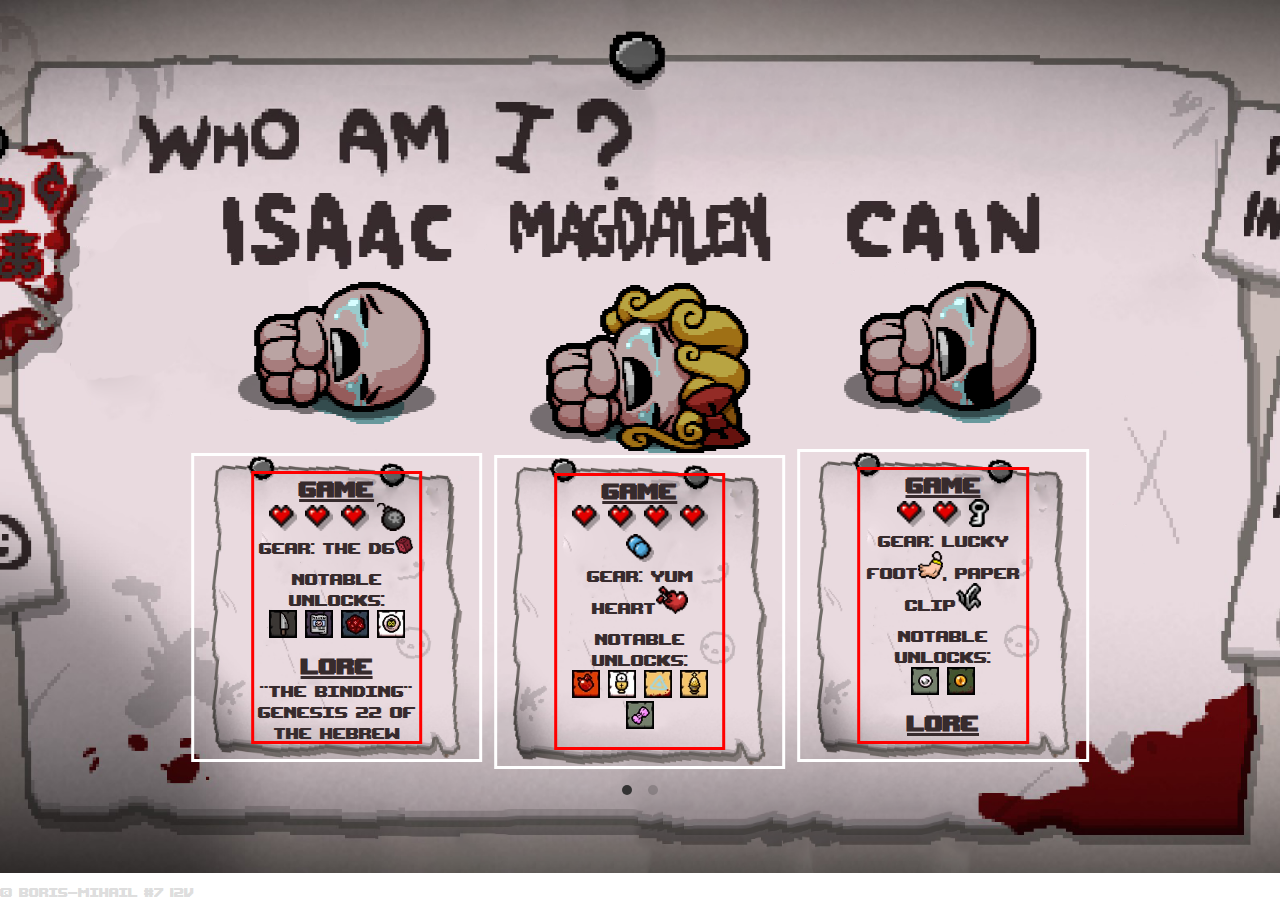
==== index.html @ 29ecdb1b "stuff" ====
<!DOCTYPE html>
<html lang="en">

<head>
    <meta charset="UTF-8">
    <meta name="viewport" content="width=device-width, initial-scale=1.0">
    <link rel="stylesheet" href="resources/styles/styles.css">
    <link rel="stylesheet" href="resources/styles/flickity.css">
    <link rel="icon" href="resources/images/characters/Untitled.png">
    <title>The Binding of Isaac: Encyclopedia</title>
</head>

<body>
    <div class="gallery js-flickity" data-flickity-options='{ "wrapAround": true }'>
        <div class="gallery-cell">
            <ul>
                <li onclick="window.location='pages/isaac.html'">
                    <div class="top">
                        <div class="name-tag">
                            <img src="resources/images/name_tags/Layer1.png" alt="">
                        </div>
                        <div class="image">
                            <img src="resources/images/characters/Transition_Isaac_webp.png" alt="">
                        </div>
                    </div>
                    <div class="content">
                        <div class="game">
                            <h1>Game</h1>
                            <img alt="Full red heart" src="resources/images/misc_items/HUD_heart_red_full_webp.png"
                                width="28" height="26">
                            <img alt="Full red heart" src="resources/images/misc_items/HUD_heart_red_full_webp.png"
                                width="28" height="26">
                            <img alt="Full red heart" src="resources/images/misc_items/HUD_heart_red_full_webp.png"
                                width="28" height="26">
                            <img alt="Full red heart" src="resources/images/misc_items/Bomb_webp.png" width="28"
                                height="28">

                            <p>Gear: The D6<img src="resources/images/items/Objeto_El_D6_webp.png"
                                    style="width: 20px; height: 20px;">
                            </p>

                            <p style="margin-top: 10px;">Notable unlocks:</p>
                            <img alt="Full red heart"
                                src="resources/images/notable_unlocks/Achievement_Mom's_Knife_icon_webp.png" width="28"
                                height="28">
                            <img alt="Full red heart"
                                src="resources/images/notable_unlocks/Achievement_Missing_Poster_icon_webp.png"
                                width="28" height="28">
                            <img alt="Full red heart"
                                src="resources/images/notable_unlocks/Achievement_The_D20_icon_webp.png" width="28"
                                height="28">
                            <img alt="Full red heart"
                                src="resources/images/notable_unlocks/Achievement_D_Infinity_icon_webp.png" width="28"
                                height="28">
                            <h1 style="margin-top: 10px;">Lore</h1>
                            <p>"The Binding"<br>Genesis 22 of the Hebrew Bible</p>
                        </div>
                    </div>
                </li>
                <li onclick="window.location='pages/maggy.html'">
                    <div class="top">
                        <div class="name-tag">
                            <img src="resources/images/name_tags/maggy.png" alt="">
                        </div>
                        <div class="image">
                            <img src="resources/images/characters/Transition_Magdalene_webp.png" alt="">
                        </div>
                    </div>
                    <div class="content">
                        <div class="game">
                            <h1>Game</h1>
                            <img alt="Full red heart" src="resources/images/misc_items/HUD_heart_red_full_webp.png"
                                width="28" height="26">
                            <img alt="Full red heart" src="resources/images/misc_items/HUD_heart_red_full_webp.png"
                                width="28" height="26">
                            <img alt="Full red heart" src="resources/images/misc_items/HUD_heart_red_full_webp.png"
                                width="28" height="26">
                            <img alt="Full red heart" src="resources/images/misc_items/HUD_heart_red_full_webp.png"
                                width="28" height="26">
                            <img alt="Pills" src="resources/images/misc_items/BlueBlue_webp.png" width="28" height="28">

                            <p>Gear: Yum Heart<img src="resources/images/items/Yum_Heart_Icon_webp.png"
                                    style="width: 32px; height: 28px;">
                            </p>

                            <p style="margin-top: 10px;">Notable unlocks:</p>
                            <img alt="Full red heart"
                                src="resources/images/notable_unlocks/Achievement_Candy_Heart_icon_webp.png" width="28"
                                height="28">
                            <img alt="Full red heart"
                                src="resources/images/notable_unlocks/Achievement_Eucharist_icon_webp.png" width="28"
                                height="28">
                            <img alt="Full red heart"
                                src="resources/images/notable_unlocks/Achievement_Glyph_of_Balance_icon_webp.png"
                                width="28" height="28">
                            <img alt="Full red heart"
                                src="resources/images/notable_unlocks/Achievement_Censer_icon_webp.png" width="28"
                                height="28">
                            <img alt="Full red heart"
                                src="resources/images/notable_unlocks/Achievement_Maggy's_Bow_icon_webp.png" width="28"
                                height="28">
                            <h1 style="margin-top: 10px;">Lore</h1>
                            <p>Mary Magdalene, one of Jesus' followers</p>
                        </div>
                    </div>
                </li>
                <li onclick="window.location='pages/cain.html'">
                    <div class="top">
                        <div class="name-tag">
                            <img src="resources/images/name_tags/cain.png" alt="">
                        </div>
                        <div class="image">
                            <img src="resources/images/characters/Transition_Cain_webp.png" alt="">
                        </div>
                    </div>
                    <div class="content">
                        <div class="game">
                            <h1>Game</h1>
                            <img alt="Full red heart" src="resources/images/misc_items/HUD_heart_red_full_webp.png"
                                width="28" height="26">
                            <img alt="Full red heart" src="resources/images/misc_items/HUD_heart_red_full_webp.png"
                                width="28" height="26">
                            <img alt="Pills" src="resources/images/misc_items/Key_webp.png" width="20" height="28">

                            <p>Gear: Lucky foot<img src="resources/images/items/Lucky_Foot_Icon_webp.png"
                                    style="width: 25px; height: 28px;">,
                                Paper Clip<img src="resources/images/items/paperclip.png"
                                    style="width: 25px; height: 28px;">
                            </p>

                            <p style="margin-top: 10px;">Notable unlocks:</p>
                            <img alt="Full red heart"
                                src="resources/images/notable_unlocks/Achievement_Cain's_Other_Eye_icon_webp.png"
                                width="28" height="28">
                            <img alt="Full red heart"
                                src="resources/images/notable_unlocks/Achievement_Guppy's_Eye_icon_webp.png" width="28"
                                height="28">
                            <h1 style="margin-top: 10px;">Lore</h1>
                            <p>Cain, Book of Genesis, Son of Adam and Eve</p>
                        </div>
                    </div>
                </li>
            </ul>
        </div>
        <div class="gallery-cell">
            <ul>
                <li onclick="window.location='pages/judas.html'">
                    <div class="top">
                        <div class="name-tag">
                            <img src="resources/images/name_tags/judas.png" alt="">
                        </div>
                        <div class="image">
                            <img src="resources/images/characters/Transition_Judas_webp.png" alt="">
                        </div>
                    </div>
                    <div class="content">
                        <div class="game">
                            <h1>Game</h1>
                            <img alt="Full red heart" src="resources/images/misc_items/HUD_heart_red_full_webp.png"
                                width="28" height="26">

                            <p>Gear: The Book of Belial<img src="resources/images/items/The_Book_Of_Belial_webp.png"
                                    style="width: 28px; height: 28px;">
                            </p>

                            <p style="margin-top: 10px;">Notable unlocks:</p>
                            <img alt="Full red heart"
                                src="resources/images/notable_unlocks/Achievement_Curved_Horn_icon_webp.png" width="28"
                                height="28">
                            <img alt="Full red heart"
                                src="resources/images/notable_unlocks/Achievement_Judas'_Tongue_icon_webp.png"
                                width="28" height="28">
                            <h1 style="margin-top: 10px;">Lore</h1>
                            <p>Judas Iscariot, the one who betrayed Jesus</p>
                        </div>
                    </div>
                </li>
                <li onclick="window.location='pages/azazel.html'">
                    <div class="top">
                        <div class="name-tag">
                            <img src="resources/images/name_tags/azazel.png" alt="">
                        </div>
                        <div class="image">
                            <img src="resources/images/characters/Transition_Azazel_webp.png" alt="">
                        </div>
                    </div>
                    <div class="content">
                        <div class="game">
                            <h1>Game</h1>
                            <img alt="Full red heart" src="resources/images/misc_items/HUD_heart_black_full_webp.png"
                                width="28" height="26">
                            <img alt="Full red heart" src="resources/images/misc_items//HUD_heart_black_full_webp.png"
                                width="28" height="26">
                            <img alt="Full red heart" src="resources/images/misc_items//HUD_heart_black_full_webp.png"
                                width="28" height="26">

                            <p>Gear: None
                            <p style="font-size: 15px;">(shoots a short brimstone<img alt="Full red heart"
                                    src="resources/images/items/Brimstone_Icon_webp.png" width="14" height="13"> instead
                                of tears)</p>
                            </p>

                            <p style="margin-top: 10px;">Notable unlocks:</p>
                            <img alt="Full red heart"
                                src="resources/images/notable_unlocks/Achievement_Lilith_icon_webp.png" width="28"
                                height="28">
                            <img alt="Full red heart"
                                src="resources/images/notable_unlocks/Achievement_Maw_of_the_Void_icon_webp.png"
                                width="28" height="28">
                            <img alt="Full red heart"
                                src="resources/images/notable_unlocks/Achievement_Satanic_Bible_icon_webp.png"
                                width="28" height="28">
                            <img alt="Full red heart"
                                src="resources/images/notable_unlocks/Achievement_Devil's_Crown_icon_webp.png"
                                width="28" height="28">
                            <h1 style="margin-top: 10px;">Lore</h1>
                            <p>The one who takes the blame, fallen angel, Hebrew bible</p>
                        </div>
                    </div>
                </li>
                <li onclick="window.location='pages/jae.html'">
                    <div class="top">
                        <div class="name-tag">
                            <img src="resources/images/name_tags/jae1.png" alt="">
                        </div>
                        <div class="image">
                            <img src="resources/images/characters/Transition_JacobEsau_webp.png" alt="">
                        </div>
                    </div>
                    <div class="content">
                        <div class="game">
                            <h1>Game</h1>
                            <img alt="Full red heart" src="resources/images/misc_items/HUD_heart_red_full_webp.png"
                                width="28" height="26">
                            <img alt="Full red heart" src="resources/images/misc_items/HUD_heart_red_full_webp.png"
                                width="28" height="26">
                            <img alt="Full red heart" src="resources/images/misc_items/HUD_heart_red_full_webp.png"
                                width="28" height="26">
                            /
                            <img alt="Full red heart" src="resources/images/misc_items/HUD_heart_red_full_webp.png"
                                width="28" height="26">
                            <img alt="Full red heart" src="resources/images/misc_items/HUD_heart_soul_full_webp.png"
                                width="28" height="26">

                            <p>Gear: None</p>

                            <p style="margin-top: 10px;">Notable unlocks:</p>
                            <img alt="Full red heart"
                                src="resources/images/notable_unlocks/Achievement_Rock_Bottom_icon_webp.png" width="28"
                                height="28">
                            <img alt="Full red heart"
                                src="resources/images/notable_unlocks/Achievement_The_Stairway_icon_webp.png" width="28"
                                height="28">
                            <img alt="Full red heart"
                                src="resources/images/notable_unlocks/Achievement_Damocles_icon_webp.png" width="28"
                                height="28">
                            <img alt="Full red heart"
                                src="resources/images/notable_unlocks/Achievement_Birthright_icon_webp.png" width="28"
                                height="28">
                            <br>
                            <img alt="Full red heart"
                                src="resources/images/notable_unlocks/Achievement_Inner_Child_icon_webp.png" width="28"
                                height="28">
                            <img alt="Full red heart"
                                src="resources/images/notable_unlocks/Achievement_Genesis_icon_webp.png" width="28"
                                height="28">
                            <img alt="Full red heart"
                                src="resources/images/notable_unlocks/Achievement_Vanishing_Twin_icon_webp.png"
                                width="28" height="28">
                            <img alt="Full red heart"
                                src="resources/images/notable_unlocks/Achievement_Magic_Skin_icon_webp.png" width="28"
                                height="28">
                            <h1 style="margin-top: 10px;">Lore</h1>
                            <p>Sons of Isaac</p>
                        </div>
                </li>
            </ul>
        </div>
    </div>
    <footer>
        © Boris-Mihail #7 12v
    </footer>

    <script src="resources/scripts/script.js"></script>
</body>

</html>
---- resources/styles/styles.css ----
@font-face {
  font-family: "Upheavel";
  src: url('../upheavtt.ttf') format('truetype');
}

* {
    padding: 0;
    margin: 0;
    -webkit-box-sizing: border-box;
    box-sizing: border-box;
    font-family: 'Upheavel';
    color: #372b2d;
    font-size: 1.03em;
  }
  
  body { 
    font-family: sans-serif; 
    background: url(../images/backgrounds/backgound.png);
    background-size: cover;
    background-repeat: no-repeat;
    background-position: center;
    height: 97vh;
  }

  .flickity-prev-next-button {
    visibility: hidden;
  }
  
  .gallery-cell {
    width: 72%;
    height: 66vh;
    margin-top: 180px;
    margin-left: 70px;
    counter-increment: gallery-cell;
    visibility: hidden;
  }

  .gallery-cell.is-selected {
    visibility: visible;
  }

  ul {
    list-style-type: none;
    display: flex;
    margin: 0;
    padding: 12px;
    height: 100%;
    gap: 12px;
    justify-content: center;
  }

  li {
    width: 33%;
    height: 100%;
    transition: 0.2s;
    display: flex;
    flex-direction: column;
    text-align: left;
  }

  li:hover{
    transform: scale(1.03);
  }

  .top {
    height: 40%;
    margin-bottom: 35px;
  }

  .name-tag {
    height: 40%;
    text-align: center;
    vertical-align: bottom;
  }

  .image {
    height: 60%;
    text-align: center;
    vertical-align: bottom;
  }

  .content {
    height: 55%;
    text-align: center;
    background: url(../images/content-note.png);
    background-size: contain;
    background-repeat: no-repeat;
    background-position: center;
    border: 3px solid white;
    display: flex;
    justify-content: center;
    align-items: center;
  }

  .game {
    width: 60%;
    height: 90%;
    border: 3px solid red;
    overflow: scroll;
    scrollbar-width: none;
  }

  .game > * {
    margin: 0;
    padding: 0;
  }

  h1 {
    text-align: center;
    font-size: 30px;
    margin: 5px;
    text-decoration: underline;
  }

  .needs-subtext {
    margin-bottom: 0px;
    margin-top: 4px;
  }

  .subtext {
    font-size: 12px;
    margin: 0;
  }

  footer{
    position: absolute;
    bottom: 0;
    color: rgba(83, 83, 83, 0.2);
    transition: .2s;
  }

  footer:hover{
    color: rgba(0, 0, 0, 1);
  }
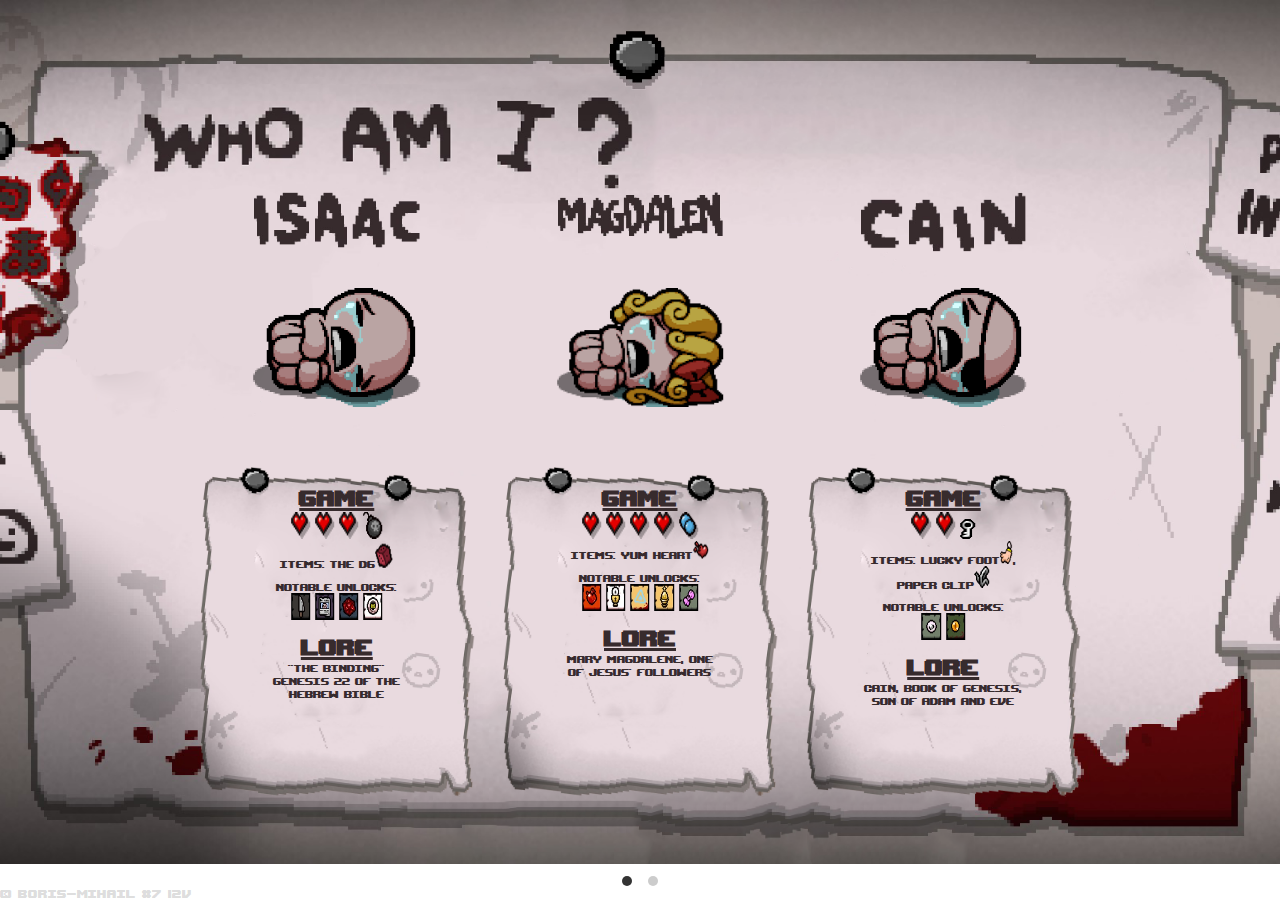
==== commit 2eb2eba6: "Demo done" ====
--- a/index.html
+++ b/index.html
@@ -17,39 +17,36 @@
                 <li onclick="window.location='pages/isaac.html'">
                     <div class="top">
                         <div class="name-tag">
-                            <img src="resources/images/name_tags/Layer1.png" alt="">
-                        </div>
-                        <div class="image">
-                            <img src="resources/images/characters/Transition_Isaac_webp.png" alt="">
-                        </div>
-                    </div>
-                    <div class="content">
-                        <div class="game">
-                            <h1>Game</h1>
-                            <img alt="Full red heart" src="resources/images/misc_items/HUD_heart_red_full_webp.png"
-                                width="28" height="26">
-                            <img alt="Full red heart" src="resources/images/misc_items/HUD_heart_red_full_webp.png"
-                                width="28" height="26">
-                            <img alt="Full red heart" src="resources/images/misc_items/HUD_heart_red_full_webp.png"
-                                width="28" height="26">
-                            <img alt="Full red heart" src="resources/images/misc_items/Bomb_webp.png" width="28"
-                                height="28">
-
-                            <p>Gear: The D6<img src="resources/images/items/Objeto_El_D6_webp.png"
-                                    style="width: 20px; height: 20px;">
-                            </p>
-
-                            <p style="margin-top: 10px;">Notable unlocks:</p>
-                            <img alt="Full red heart"
+                            <img class="name-tag" src="resources/images/name_tags/Layer1.png" alt="">
+                        </div>
+                        <div class="image">
+                            <img class="char-port" src="resources/images/characters/Transition_Isaac_webp.png" alt="">
+                        </div>
+                    </div>
+                    <div class="content">
+                        <div class="game">
+                            <h1>Game</h1>
+                            <img class="item-ico" alt="Full red heart" src="resources/images/misc_items/HUD_heart_red_full_webp.png">
+                            <img class="item-ico" alt="Full red heart" src="resources/images/misc_items/HUD_heart_red_full_webp.png">
+                            <img class="item-ico" alt="Full red heart" src="resources/images/misc_items/HUD_heart_red_full_webp.png">
+                            <img class="item-ico" alt="Full red heart" src="resources/images/misc_items/Bomb_webp.png" width="28"
+                                height="28">
+
+                            <p>Items: The D6<img src="resources/images/items/Objeto_El_D6_webp.png"
+                                    style="width: 1.5vw; height: 3vh;">
+                            </p>
+
+                            <p style="margin-top: 10px;">Notable unlocks:</p>
+                            <img class="item-ico" alt="Full red heart"
                                 src="resources/images/notable_unlocks/Achievement_Mom's_Knife_icon_webp.png" width="28"
                                 height="28">
-                            <img alt="Full red heart"
+                            <img class="item-ico" alt="Full red heart"
                                 src="resources/images/notable_unlocks/Achievement_Missing_Poster_icon_webp.png"
                                 width="28" height="28">
-                            <img alt="Full red heart"
+                            <img class="item-ico" alt="Full red heart"
                                 src="resources/images/notable_unlocks/Achievement_The_D20_icon_webp.png" width="28"
                                 height="28">
-                            <img alt="Full red heart"
+                            <img class="item-ico" alt="Full red heart"
                                 src="resources/images/notable_unlocks/Achievement_D_Infinity_icon_webp.png" width="28"
                                 height="28">
                             <h1 style="margin-top: 10px;">Lore</h1>
@@ -60,43 +57,43 @@
                 <li onclick="window.location='pages/maggy.html'">
                     <div class="top">
                         <div class="name-tag">
-                            <img src="resources/images/name_tags/maggy.png" alt="">
-                        </div>
-                        <div class="image">
-                            <img src="resources/images/characters/Transition_Magdalene_webp.png" alt="">
-                        </div>
-                    </div>
-                    <div class="content">
-                        <div class="game">
-                            <h1>Game</h1>
-                            <img alt="Full red heart" src="resources/images/misc_items/HUD_heart_red_full_webp.png"
-                                width="28" height="26">
-                            <img alt="Full red heart" src="resources/images/misc_items/HUD_heart_red_full_webp.png"
-                                width="28" height="26">
-                            <img alt="Full red heart" src="resources/images/misc_items/HUD_heart_red_full_webp.png"
-                                width="28" height="26">
-                            <img alt="Full red heart" src="resources/images/misc_items/HUD_heart_red_full_webp.png"
-                                width="28" height="26">
-                            <img alt="Pills" src="resources/images/misc_items/BlueBlue_webp.png" width="28" height="28">
-
-                            <p>Gear: Yum Heart<img src="resources/images/items/Yum_Heart_Icon_webp.png"
-                                    style="width: 32px; height: 28px;">
-                            </p>
-
-                            <p style="margin-top: 10px;">Notable unlocks:</p>
-                            <img alt="Full red heart"
+                            <img class="name-tag" src="resources/images/name_tags/maggy.png" alt="">
+                        </div>
+                        <div class="image">
+                            <img class="char-port" src="resources/images/characters/Transition_Magdalene_webp.png" alt="">
+                        </div>
+                    </div>
+                    <div class="content">
+                        <div class="game">
+                            <h1>Game</h1>
+                            <img class="item-ico" alt="Full red heart" src="resources/images/misc_items/HUD_heart_red_full_webp.png"
+                                width="28" height="26">
+                            <img class="item-ico" alt="Full red heart" src="resources/images/misc_items/HUD_heart_red_full_webp.png"
+                                width="28" height="26">
+                            <img class="item-ico" alt="Full red heart" src="resources/images/misc_items/HUD_heart_red_full_webp.png"
+                                width="28" height="26">
+                            <img class="item-ico" alt="Full red heart" src="resources/images/misc_items/HUD_heart_red_full_webp.png"
+                                width="28" height="26">
+                            <img class="item-ico" alt="Pills" src="resources/images/misc_items/BlueBlue_webp.png" width="28" height="28">
+
+                            <p>Items: Yum Heart<img src="resources/images/items/Yum_Heart_Icon_webp.png"
+                                    style="width: 1.2vw; height: 2vh">
+                            </p>
+
+                            <p style="margin-top: 10px;">Notable unlocks:</p>
+                            <img class="item-ico" alt="Full red heart"
                                 src="resources/images/notable_unlocks/Achievement_Candy_Heart_icon_webp.png" width="28"
                                 height="28">
-                            <img alt="Full red heart"
+                            <img class="item-ico" alt="Full red heart"
                                 src="resources/images/notable_unlocks/Achievement_Eucharist_icon_webp.png" width="28"
                                 height="28">
-                            <img alt="Full red heart"
+                            <img class="item-ico" alt="Full red heart"
                                 src="resources/images/notable_unlocks/Achievement_Glyph_of_Balance_icon_webp.png"
                                 width="28" height="28">
-                            <img alt="Full red heart"
+                            <img class="item-ico" alt="Full red heart"
                                 src="resources/images/notable_unlocks/Achievement_Censer_icon_webp.png" width="28"
                                 height="28">
-                            <img alt="Full red heart"
+                            <img class="item-ico" alt="Full red heart"
                                 src="resources/images/notable_unlocks/Achievement_Maggy's_Bow_icon_webp.png" width="28"
                                 height="28">
                             <h1 style="margin-top: 10px;">Lore</h1>
@@ -107,32 +104,32 @@
                 <li onclick="window.location='pages/cain.html'">
                     <div class="top">
                         <div class="name-tag">
-                            <img src="resources/images/name_tags/cain.png" alt="">
-                        </div>
-                        <div class="image">
-                            <img src="resources/images/characters/Transition_Cain_webp.png" alt="">
-                        </div>
-                    </div>
-                    <div class="content">
-                        <div class="game">
-                            <h1>Game</h1>
-                            <img alt="Full red heart" src="resources/images/misc_items/HUD_heart_red_full_webp.png"
-                                width="28" height="26">
-                            <img alt="Full red heart" src="resources/images/misc_items/HUD_heart_red_full_webp.png"
-                                width="28" height="26">
-                            <img alt="Pills" src="resources/images/misc_items/Key_webp.png" width="20" height="28">
-
-                            <p>Gear: Lucky foot<img src="resources/images/items/Lucky_Foot_Icon_webp.png"
-                                    style="width: 25px; height: 28px;">,
+                            <img class="name-tag" src="resources/images/name_tags/cain.png" alt="">
+                        </div>
+                        <div class="image">
+                            <img class="char-port" src="resources/images/characters/Transition_Cain_webp.png" alt="">
+                        </div>
+                    </div>
+                    <div class="content">
+                        <div class="game">
+                            <h1>Game</h1>
+                            <img class="item-ico" alt="Full red heart" src="resources/images/misc_items/HUD_heart_red_full_webp.png"
+                                width="28" height="26">
+                            <img class="item-ico" alt="Full red heart" src="resources/images/misc_items/HUD_heart_red_full_webp.png"
+                                width="28" height="26">
+                            <img src="resources/images/misc_items/Key_webp.png" width="15vw" height="20vh">
+
+                            <p>Items: Lucky foot<img src="resources/images/items/Lucky_Foot_Icon_webp.png"
+                                    style="width: 1vw; height: 2.5vh;">,
                                 Paper Clip<img src="resources/images/items/paperclip.png"
-                                    style="width: 25px; height: 28px;">
-                            </p>
-
-                            <p style="margin-top: 10px;">Notable unlocks:</p>
-                            <img alt="Full red heart"
+                                    style="width: 1.2vw; height: 2.5vh;">
+                            </p>
+
+                            <p style="margin-top: 10px;">Notable unlocks:</p>
+                            <img class="item-ico" alt="Full red heart"
                                 src="resources/images/notable_unlocks/Achievement_Cain's_Other_Eye_icon_webp.png"
                                 width="28" height="28">
-                            <img alt="Full red heart"
+                            <img class="item-ico" alt="Full red heart"
                                 src="resources/images/notable_unlocks/Achievement_Guppy's_Eye_icon_webp.png" width="28"
                                 height="28">
                             <h1 style="margin-top: 10px;">Lore</h1>
@@ -147,27 +144,27 @@
                 <li onclick="window.location='pages/judas.html'">
                     <div class="top">
                         <div class="name-tag">
-                            <img src="resources/images/name_tags/judas.png" alt="">
-                        </div>
-                        <div class="image">
-                            <img src="resources/images/characters/Transition_Judas_webp.png" alt="">
-                        </div>
-                    </div>
-                    <div class="content">
-                        <div class="game">
-                            <h1>Game</h1>
-                            <img alt="Full red heart" src="resources/images/misc_items/HUD_heart_red_full_webp.png"
-                                width="28" height="26">
-
-                            <p>Gear: The Book of Belial<img src="resources/images/items/The_Book_Of_Belial_webp.png"
-                                    style="width: 28px; height: 28px;">
-                            </p>
-
-                            <p style="margin-top: 10px;">Notable unlocks:</p>
-                            <img alt="Full red heart"
+                            <img class="name-tag" src="resources/images/name_tags/judas.png" alt="">
+                        </div>
+                        <div class="image">
+                            <img class="char-port" src="resources/images/characters/Transition_Judas_webp.png" alt="">
+                        </div>
+                    </div>
+                    <div class="content">
+                        <div class="game">
+                            <h1>Game</h1>
+                            <img class="item-ico" alt="Full red heart" src="resources/images/misc_items/HUD_heart_red_full_webp.png"
+                                width="28" height="26">
+
+                            <p>Items: The Book of Belial<img src="resources/images/items/The_Book_Of_Belial_webp.png"
+                                    style="width: 1.2vw; height: 3vh;">
+                            </p>
+
+                            <p style="margin-top: 10px;">Notable unlocks:</p>
+                            <img class="item-ico" alt="Full red heart"
                                 src="resources/images/notable_unlocks/Achievement_Curved_Horn_icon_webp.png" width="28"
                                 height="28">
-                            <img alt="Full red heart"
+                            <img class="item-ico" alt="Full red heart"
                                 src="resources/images/notable_unlocks/Achievement_Judas'_Tongue_icon_webp.png"
                                 width="28" height="28">
                             <h1 style="margin-top: 10px;">Lore</h1>
@@ -178,39 +175,39 @@
                 <li onclick="window.location='pages/azazel.html'">
                     <div class="top">
                         <div class="name-tag">
-                            <img src="resources/images/name_tags/azazel.png" alt="">
-                        </div>
-                        <div class="image">
-                            <img src="resources/images/characters/Transition_Azazel_webp.png" alt="">
-                        </div>
-                    </div>
-                    <div class="content">
-                        <div class="game">
-                            <h1>Game</h1>
-                            <img alt="Full red heart" src="resources/images/misc_items/HUD_heart_black_full_webp.png"
-                                width="28" height="26">
-                            <img alt="Full red heart" src="resources/images/misc_items//HUD_heart_black_full_webp.png"
-                                width="28" height="26">
-                            <img alt="Full red heart" src="resources/images/misc_items//HUD_heart_black_full_webp.png"
-                                width="28" height="26">
-
-                            <p>Gear: None
+                            <img class="name-tag" src="resources/images/name_tags/azazel.png" alt="">
+                        </div>
+                        <div class="image">
+                            <img class="char-port" src="resources/images/characters/Transition_Azazel_webp.png" alt="">
+                        </div>
+                    </div>
+                    <div class="content">
+                        <div class="game">
+                            <h1>Game</h1>
+                            <img class="item-ico" alt="Full red heart" src="resources/images/misc_items/HUD_heart_black_full_webp.png"
+                                width="28" height="26">
+                            <img class="item-ico" alt="Full red heart" src="resources/images/misc_items//HUD_heart_black_full_webp.png"
+                                width="28" height="26">
+                            <img class="item-ico" alt="Full red heart" src="resources/images/misc_items//HUD_heart_black_full_webp.png"
+                                width="28" height="26">
+
+                            <p>Items: None
                             <p style="font-size: 15px;">(shoots a short brimstone<img alt="Full red heart"
                                     src="resources/images/items/Brimstone_Icon_webp.png" width="14" height="13"> instead
                                 of tears)</p>
                             </p>
 
                             <p style="margin-top: 10px;">Notable unlocks:</p>
-                            <img alt="Full red heart"
+                            <img class="item-ico" alt="Full red heart"
                                 src="resources/images/notable_unlocks/Achievement_Lilith_icon_webp.png" width="28"
                                 height="28">
-                            <img alt="Full red heart"
+                            <img class="item-ico" alt="Full red heart"
                                 src="resources/images/notable_unlocks/Achievement_Maw_of_the_Void_icon_webp.png"
                                 width="28" height="28">
-                            <img alt="Full red heart"
+                            <img class="item-ico" alt="Full red heart"
                                 src="resources/images/notable_unlocks/Achievement_Satanic_Bible_icon_webp.png"
                                 width="28" height="28">
-                            <img alt="Full red heart"
+                            <img class="item-ico" alt="Full red heart"
                                 src="resources/images/notable_unlocks/Achievement_Devil's_Crown_icon_webp.png"
                                 width="28" height="28">
                             <h1 style="margin-top: 10px;">Lore</h1>
@@ -221,53 +218,53 @@
                 <li onclick="window.location='pages/jae.html'">
                     <div class="top">
                         <div class="name-tag">
-                            <img src="resources/images/name_tags/jae1.png" alt="">
-                        </div>
-                        <div class="image">
-                            <img src="resources/images/characters/Transition_JacobEsau_webp.png" alt="">
-                        </div>
-                    </div>
-                    <div class="content">
-                        <div class="game">
-                            <h1>Game</h1>
-                            <img alt="Full red heart" src="resources/images/misc_items/HUD_heart_red_full_webp.png"
-                                width="28" height="26">
-                            <img alt="Full red heart" src="resources/images/misc_items/HUD_heart_red_full_webp.png"
-                                width="28" height="26">
-                            <img alt="Full red heart" src="resources/images/misc_items/HUD_heart_red_full_webp.png"
+                            <img class="name-tag" src="resources/images/name_tags/jae1.png" alt="">
+                        </div>
+                        <div class="image">
+                            <img class="char-port" src="resources/images/characters/Transition_JacobEsau_webp.png" alt="">
+                        </div>
+                    </div>
+                    <div class="content">
+                        <div class="game">
+                            <h1>Game</h1>
+                            <img class="item-ico" alt="Full red heart" src="resources/images/misc_items/HUD_heart_red_full_webp.png"
+                                width="28" height="26">
+                            <img class="item-ico" alt="Full red heart" src="resources/images/misc_items/HUD_heart_red_full_webp.png"
+                                width="28" height="26">
+                            <img class="item-ico" alt="Full red heart" src="resources/images/misc_items/HUD_heart_red_full_webp.png"
                                 width="28" height="26">
                             /
-                            <img alt="Full red heart" src="resources/images/misc_items/HUD_heart_red_full_webp.png"
-                                width="28" height="26">
-                            <img alt="Full red heart" src="resources/images/misc_items/HUD_heart_soul_full_webp.png"
-                                width="28" height="26">
-
-                            <p>Gear: None</p>
-
-                            <p style="margin-top: 10px;">Notable unlocks:</p>
-                            <img alt="Full red heart"
+                            <img class="item-ico" alt="Full red heart" src="resources/images/misc_items/HUD_heart_red_full_webp.png"
+                                width="28" height="26">
+                            <img class="item-ico" alt="Full red heart" src="resources/images/misc_items/HUD_heart_soul_full_webp.png"
+                                width="28" height="26">
+
+                            <p>Items: None</p>
+
+                            <p style="margin-top: 10px;">Notable unlocks:</p>
+                            <img class="item-ico" alt="Full red heart"
                                 src="resources/images/notable_unlocks/Achievement_Rock_Bottom_icon_webp.png" width="28"
                                 height="28">
-                            <img alt="Full red heart"
+                            <img class="item-ico" alt="Full red heart"
                                 src="resources/images/notable_unlocks/Achievement_The_Stairway_icon_webp.png" width="28"
                                 height="28">
-                            <img alt="Full red heart"
+                            <img class="item-ico" alt="Full red heart"
                                 src="resources/images/notable_unlocks/Achievement_Damocles_icon_webp.png" width="28"
                                 height="28">
-                            <img alt="Full red heart"
+                            <img class="item-ico" alt="Full red heart"
                                 src="resources/images/notable_unlocks/Achievement_Birthright_icon_webp.png" width="28"
                                 height="28">
                             <br>
-                            <img alt="Full red heart"
+                            <img class="item-ico" alt="Full red heart"
                                 src="resources/images/notable_unlocks/Achievement_Inner_Child_icon_webp.png" width="28"
                                 height="28">
-                            <img alt="Full red heart"
+                            <img class="item-ico" alt="Full red heart"
                                 src="resources/images/notable_unlocks/Achievement_Genesis_icon_webp.png" width="28"
                                 height="28">
-                            <img alt="Full red heart"
+                            <img class="item-ico" alt="Full red heart"
                                 src="resources/images/notable_unlocks/Achievement_Vanishing_Twin_icon_webp.png"
                                 width="28" height="28">
-                            <img alt="Full red heart"
+                            <img class="item-ico" alt="Full red heart"
                                 src="resources/images/notable_unlocks/Achievement_Magic_Skin_icon_webp.png" width="28"
                                 height="28">
                             <h1 style="margin-top: 10px;">Lore</h1>
--- a/resources/styles/styles.css
+++ b/resources/styles/styles.css
@@ -10,7 +10,7 @@
     box-sizing: border-box;
     font-family: 'Upheavel';
     color: #372b2d;
-    font-size: 1.03em;
+    font-size: 0.99em;
   }
   
   body { 
@@ -19,24 +19,32 @@
     background-size: cover;
     background-repeat: no-repeat;
     background-position: center;
-    height: 97vh;
+    height: 96vh;
   }
 
   .flickity-prev-next-button {
     visibility: hidden;
   }
+
+  .gallery {
+    height: 100%;
+    align-items: center;
+    padding-top: 20vh;
+  }
   
   .gallery-cell {
     width: 72%;
-    height: 66vh;
-    margin-top: 180px;
-    margin-left: 70px;
+    height: 70vh;
     counter-increment: gallery-cell;
     visibility: hidden;
   }
 
   .gallery-cell.is-selected {
     visibility: visible;
+  }
+
+  .char-port {
+    width: 13vw;
   }
 
   ul {
@@ -51,10 +59,8 @@
 
   li {
     width: 33%;
-    height: 100%;
-    transition: 0.2s;
-    display: flex;
-    flex-direction: column;
+    height: 99%;
+    transition: 0.2s; 
     text-align: left;
   }
 
@@ -65,12 +71,16 @@
   .top {
     height: 40%;
     margin-bottom: 35px;
+    display: flex;
+    flex-direction: column;
+    justify-content: space-between;
+    align-items: center;
   }
 
   .name-tag {
-    height: 40%;
     text-align: center;
     vertical-align: bottom;
+    width: 13vw;
   }
 
   .image {
@@ -86,16 +96,15 @@
     background-size: contain;
     background-repeat: no-repeat;
     background-position: center;
-    border: 3px solid white;
     display: flex;
     justify-content: center;
     align-items: center;
+
   }
 
   .game {
-    width: 60%;
+    width: 55%;
     height: 90%;
-    border: 3px solid red;
     overflow: scroll;
     scrollbar-width: none;
   }
@@ -131,4 +140,9 @@
 
   footer:hover{
     color: rgba(0, 0, 0, 1);
+  }
+
+  .item-ico {
+    width: 1.5vw;
+    height: 3vh;
   }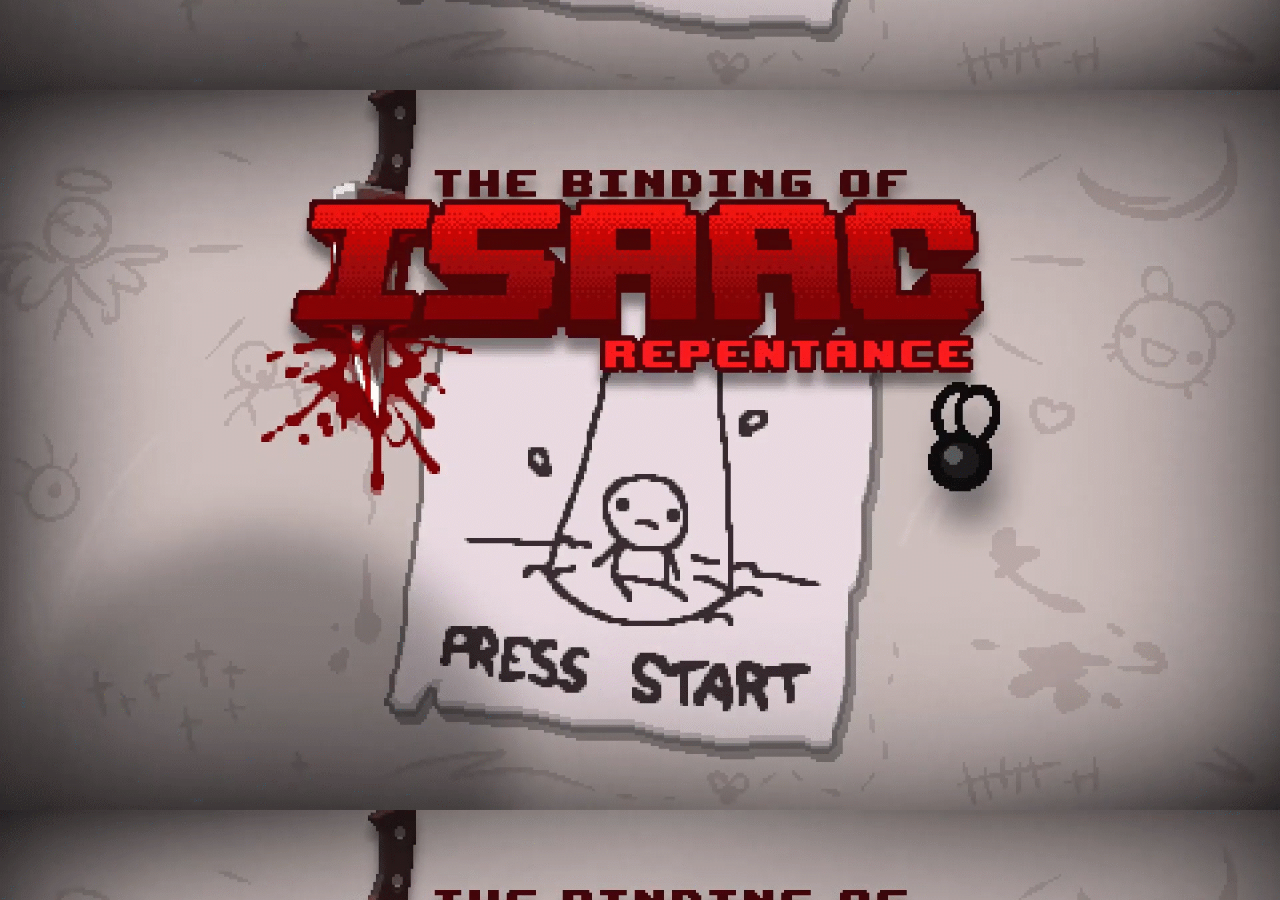
==== commit 205d57c3: "Added flippable main menu and sfx" ====
--- a/index.html
+++ b/index.html
@@ -4,281 +4,303 @@
 <head>
     <meta charset="UTF-8">
     <meta name="viewport" content="width=device-width, initial-scale=1.0">
-    <link rel="stylesheet" href="resources/styles/styles.css">
+
+    <link rel="stylesheet" href="resources/styles/index.css">
     <link rel="stylesheet" href="resources/styles/flickity.css">
     <link rel="icon" href="resources/images/characters/Untitled.png">
+
+    <audio id="menu-music" src="resources/sfx/rep_menu_theme.mp3" autoplay></audio>
+    <audio id="menu-sfx" src="resources/sfx/menu_flip/menu_flip.m4a"></audio>
+    <audio id="select-left" src="resources/sfx/character_select_left.mp3"></audio>
+    <audio id="select-right" src="resources/sfx/character_select_right.mp3"></audio>
+
     <title>The Binding of Isaac: Encyclopedia</title>
 </head>
 
 <body>
-    <div class="gallery js-flickity" data-flickity-options='{ "wrapAround": true }'>
-        <div class="gallery-cell">
-            <ul>
-                <li onclick="window.location='pages/isaac.html'">
-                    <div class="top">
-                        <div class="name-tag">
-                            <img class="name-tag" src="resources/images/name_tags/Layer1.png" alt="">
-                        </div>
-                        <div class="image">
-                            <img class="char-port" src="resources/images/characters/Transition_Isaac_webp.png" alt="">
-                        </div>
+    
+
+    <div class="carousel-container">
+        <div class="carousel" id="carousel">
+
+            <div class="menu" id="carousel-item"></div>
+            <div class="gallery js-flickity" id="carousel-item">
+                    <div class="gallery-cell">
+                        <ul>
+                            <li onclick="window.location='pages/isaac.html'">
+                                <div class="top">
+                                    <div class="name-tag">
+                                        <img class="name-tag" src="resources/images/name_tags/Layer1.png" alt="">
+                                    </div>
+                                    <div class="image">
+                                        <img class="char-port" src="resources/images/characters/Transition_Isaac_webp.png" alt="">
+                                    </div>
+                                </div>
+                                <div class="content">
+                                    <div class="game">
+                                        <h1>Game</h1>
+                                        <img class="item-ico" alt="Full red heart" src="resources/images/misc_items/HUD_heart_red_full_webp.png">
+                                        <img class="item-ico" alt="Full red heart" src="resources/images/misc_items/HUD_heart_red_full_webp.png">
+                                        <img class="item-ico" alt="Full red heart" src="resources/images/misc_items/HUD_heart_red_full_webp.png">
+                                        <img class="item-ico" alt="Full red heart" src="resources/images/misc_items/Bomb_webp.png" width="28"
+                                            height="28">
+
+                                        <p>Items: The D6<img src="resources/images/items/Objeto_El_D6_webp.png"
+                                                style="width: 1.5vw; height: 3vh;">
+                                        </p>
+
+                                        <p style="margin-top: 10px;">Notable unlocks:</p>
+                                        <img class="item-ico" alt="Full red heart"
+                                            src="resources/images/notable_unlocks/Achievement_Mom's_Knife_icon_webp.png" width="28"
+                                            height="28">
+                                        <img class="item-ico" alt="Full red heart"
+                                            src="resources/images/notable_unlocks/Achievement_Missing_Poster_icon_webp.png"
+                                            width="28" height="28">
+                                        <img class="item-ico" alt="Full red heart"
+                                            src="resources/images/notable_unlocks/Achievement_The_D20_icon_webp.png" width="28"
+                                            height="28">
+                                        <img class="item-ico" alt="Full red heart"
+                                            src="resources/images/notable_unlocks/Achievement_D_Infinity_icon_webp.png" width="28"
+                                            height="28">
+                                        <h1 style="margin-top: 10px;">Lore</h1>
+                                        <p>"The Binding"<br>Genesis 22 of the Hebrew Bible</p>
+                                    </div>
+                                </div>
+                            </li>
+                            <li onclick="window.location='pages/maggy.html'">
+                                <div class="top">
+                                    <div class="name-tag">
+                                        <img class="name-tag" src="resources/images/name_tags/maggy.png" alt="">
+                                    </div>
+                                    <div class="image">
+                                        <img class="char-port" src="resources/images/characters/Transition_Magdalene_webp.png" alt="">
+                                    </div>
+                                </div>
+                                <div class="content">
+                                    <div class="game">
+                                        <h1>Game</h1>
+                                        <img class="item-ico" alt="Full red heart" src="resources/images/misc_items/HUD_heart_red_full_webp.png"
+                                            width="28" height="26">
+                                        <img class="item-ico" alt="Full red heart" src="resources/images/misc_items/HUD_heart_red_full_webp.png"
+                                            width="28" height="26">
+                                        <img class="item-ico" alt="Full red heart" src="resources/images/misc_items/HUD_heart_red_full_webp.png"
+                                            width="28" height="26">
+                                        <img class="item-ico" alt="Full red heart" src="resources/images/misc_items/HUD_heart_red_full_webp.png"
+                                            width="28" height="26">
+                                        <img class="item-ico" alt="Pills" src="resources/images/misc_items/BlueBlue_webp.png" width="28" height="28">
+
+                                        <p>Items: Yum Heart<img src="resources/images/items/Yum_Heart_Icon_webp.png"
+                                                style="width: 1.2vw; height: 2vh">
+                                        </p>
+
+                                        <p style="margin-top: 10px;">Notable unlocks:</p>
+                                        <img class="item-ico" alt="Full red heart"
+                                            src="resources/images/notable_unlocks/Achievement_Candy_Heart_icon_webp.png" width="28"
+                                            height="28">
+                                        <img class="item-ico" alt="Full red heart"
+                                            src="resources/images/notable_unlocks/Achievement_Eucharist_icon_webp.png" width="28"
+                                            height="28">
+                                        <img class="item-ico" alt="Full red heart"
+                                            src="resources/images/notable_unlocks/Achievement_Glyph_of_Balance_icon_webp.png"
+                                            width="28" height="28">
+                                        <img class="item-ico" alt="Full red heart"
+                                            src="resources/images/notable_unlocks/Achievement_Censer_icon_webp.png" width="28"
+                                            height="28">
+                                        <img class="item-ico" alt="Full red heart"
+                                            src="resources/images/notable_unlocks/Achievement_Maggy's_Bow_icon_webp.png" width="28"
+                                            height="28">
+                                        <h1 style="margin-top: 10px;">Lore</h1>
+                                        <p>Mary Magdalene, one of Jesus' followers</p>
+                                    </div>
+                                </div>
+                            </li>
+                            <li onclick="window.location='pages/cain.html'">
+                                <div class="top">
+                                    <div class="name-tag">
+                                        <img class="name-tag" src="resources/images/name_tags/cain.png" alt="">
+                                    </div>
+                                    <div class="image">
+                                        <img class="char-port" src="resources/images/characters/Transition_Cain_webp.png" alt="">
+                                    </div>
+                                </div>
+                                <div class="content">
+                                    <div class="game">
+                                        <h1>Game</h1>
+                                        <img class="item-ico" alt="Full red heart" src="resources/images/misc_items/HUD_heart_red_full_webp.png"
+                                            width="28" height="26">
+                                        <img class="item-ico" alt="Full red heart" src="resources/images/misc_items/HUD_heart_red_full_webp.png"
+                                            width="28" height="26">
+                                        <img src="resources/images/misc_items/Key_webp.png" width="15vw" height="20vh">
+
+                                        <p>Items: Lucky foot<img src="resources/images/items/Lucky_Foot_Icon_webp.png"
+                                                style="width: 1vw; height: 2.5vh;">,
+                                            Paper Clip<img src="resources/images/items/paperclip.png"
+                                                style="width: 1.2vw; height: 2.5vh;">
+                                        </p>
+
+                                        <p style="margin-top: 10px;">Notable unlocks:</p>
+                                        <img class="item-ico" alt="Full red heart"
+                                            src="resources/images/notable_unlocks/Achievement_Cain's_Other_Eye_icon_webp.png"
+                                            width="28" height="28">
+                                        <img class="item-ico" alt="Full red heart"
+                                            src="resources/images/notable_unlocks/Achievement_Guppy's_Eye_icon_webp.png" width="28"
+                                            height="28">
+                                        <h1 style="margin-top: 10px;">Lore</h1>
+                                        <p>Cain, Book of Genesis, Son of Adam and Eve</p>
+                                    </div>
+                                </div>
+                            </li>
+                        </ul>
                     </div>
-                    <div class="content">
-                        <div class="game">
-                            <h1>Game</h1>
-                            <img class="item-ico" alt="Full red heart" src="resources/images/misc_items/HUD_heart_red_full_webp.png">
-                            <img class="item-ico" alt="Full red heart" src="resources/images/misc_items/HUD_heart_red_full_webp.png">
-                            <img class="item-ico" alt="Full red heart" src="resources/images/misc_items/HUD_heart_red_full_webp.png">
-                            <img class="item-ico" alt="Full red heart" src="resources/images/misc_items/Bomb_webp.png" width="28"
-                                height="28">
-
-                            <p>Items: The D6<img src="resources/images/items/Objeto_El_D6_webp.png"
-                                    style="width: 1.5vw; height: 3vh;">
-                            </p>
-
-                            <p style="margin-top: 10px;">Notable unlocks:</p>
-                            <img class="item-ico" alt="Full red heart"
-                                src="resources/images/notable_unlocks/Achievement_Mom's_Knife_icon_webp.png" width="28"
-                                height="28">
-                            <img class="item-ico" alt="Full red heart"
-                                src="resources/images/notable_unlocks/Achievement_Missing_Poster_icon_webp.png"
-                                width="28" height="28">
-                            <img class="item-ico" alt="Full red heart"
-                                src="resources/images/notable_unlocks/Achievement_The_D20_icon_webp.png" width="28"
-                                height="28">
-                            <img class="item-ico" alt="Full red heart"
-                                src="resources/images/notable_unlocks/Achievement_D_Infinity_icon_webp.png" width="28"
-                                height="28">
-                            <h1 style="margin-top: 10px;">Lore</h1>
-                            <p>"The Binding"<br>Genesis 22 of the Hebrew Bible</p>
-                        </div>
+                    <div class="gallery-cell">
+                        <ul>
+                            <li onclick="window.location='pages/judas.html'">
+                                <div class="top">
+                                    <div class="name-tag">
+                                        <img class="name-tag" src="resources/images/name_tags/judas.png" alt="">
+                                    </div>
+                                    <div class="image">
+                                        <img class="char-port" src="resources/images/characters/Transition_Judas_webp.png" alt="">
+                                    </div>
+                                </div>
+                                <div class="content">
+                                    <div class="game">
+                                        <h1>Game</h1>
+                                        <img class="item-ico" alt="Full red heart" src="resources/images/misc_items/HUD_heart_red_full_webp.png"
+                                            width="28" height="26">
+
+                                        <p>Items: The Book of Belial<img src="resources/images/items/The_Book_Of_Belial_webp.png"
+                                                style="width: 1.2vw; height: 3vh;">
+                                        </p>
+
+                                        <p style="margin-top: 10px;">Notable unlocks:</p>
+                                        <img class="item-ico" alt="Full red heart"
+                                            src="resources/images/notable_unlocks/Achievement_Curved_Horn_icon_webp.png" width="28"
+                                            height="28">
+                                        <img class="item-ico" alt="Full red heart"
+                                            src="resources/images/notable_unlocks/Achievement_Judas'_Tongue_icon_webp.png"
+                                            width="28" height="28">
+                                        <h1 style="margin-top: 10px;">Lore</h1>
+                                        <p>Judas Iscariot, the one who betrayed Jesus</p>
+                                    </div>
+                                </div>
+                            </li>
+                            <li onclick="window.location='pages/azazel.html'">
+                                <div class="top">
+                                    <div class="name-tag">
+                                        <img class="name-tag" src="resources/images/name_tags/azazel.png" alt="">
+                                    </div>
+                                    <div class="image">
+                                        <img class="char-port" src="resources/images/characters/Transition_Azazel_webp.png" alt="">
+                                    </div>
+                                </div>
+                                <div class="content">
+                                    <div class="game">
+                                        <h1>Game</h1>
+                                        <img class="item-ico" alt="Full red heart" src="resources/images/misc_items/HUD_heart_black_full_webp.png"
+                                            width="28" height="26">
+                                        <img class="item-ico" alt="Full red heart" src="resources/images/misc_items//HUD_heart_black_full_webp.png"
+                                            width="28" height="26">
+                                        <img class="item-ico" alt="Full red heart" src="resources/images/misc_items//HUD_heart_black_full_webp.png"
+                                            width="28" height="26">
+
+                                        <p>Items: None
+                                        <p style="font-size: 15px;">(shoots a short brimstone<img alt="Full red heart"
+                                                src="resources/images/items/Brimstone_Icon_webp.png" width="14" height="13"> instead
+                                            of tears)</p>
+                                        </p>
+
+                                        <p style="margin-top: 10px;">Notable unlocks:</p>
+                                        <img class="item-ico" alt="Full red heart"
+                                            src="resources/images/notable_unlocks/Achievement_Lilith_icon_webp.png" width="28"
+                                            height="28">
+                                        <img class="item-ico" alt="Full red heart"
+                                            src="resources/images/notable_unlocks/Achievement_Maw_of_the_Void_icon_webp.png"
+                                            width="28" height="28">
+                                        <img class="item-ico" alt="Full red heart"
+                                            src="resources/images/notable_unlocks/Achievement_Satanic_Bible_icon_webp.png"
+                                            width="28" height="28">
+                                        <img class="item-ico" alt="Full red heart"
+                                            src="resources/images/notable_unlocks/Achievement_Devil's_Crown_icon_webp.png"
+                                            width="28" height="28">
+                                        <h1 style="margin-top: 10px;">Lore</h1>
+                                        <p>The one who takes the blame, fallen angel, Hebrew bible</p>
+                                    </div>
+                                </div>
+                            </li>
+                            <li onclick="window.location='pages/jae.html'">
+                                <div class="top">
+                                    <div class="name-tag">
+                                        <img class="name-tag" src="resources/images/name_tags/jae1.png" alt="">
+                                    </div>
+                                    <div class="image">
+                                        <img class="char-port" src="resources/images/characters/Transition_JacobEsau_webp.png" alt="">
+                                    </div>
+                                </div>
+                                <div class="content">
+                                    <div class="game">
+                                        <h1>Game</h1>
+                                        <img class="item-ico" alt="Full red heart" src="resources/images/misc_items/HUD_heart_red_full_webp.png"
+                                            width="28" height="26">
+                                        <img class="item-ico" alt="Full red heart" src="resources/images/misc_items/HUD_heart_red_full_webp.png"
+                                            width="28" height="26">
+                                        <img class="item-ico" alt="Full red heart" src="resources/images/misc_items/HUD_heart_red_full_webp.png"
+                                            width="28" height="26">
+                                        /
+                                        <img class="item-ico" alt="Full red heart" src="resources/images/misc_items/HUD_heart_red_full_webp.png"
+                                            width="28" height="26">
+                                        <img class="item-ico" alt="Full red heart" src="resources/images/misc_items/HUD_heart_soul_full_webp.png"
+                                            width="28" height="26">
+
+                                        <p>Items: None</p>
+
+                                        <p style="margin-top: 10px;">Notable unlocks:</p>
+                                        <img class="item-ico" alt="Full red heart"
+                                            src="resources/images/notable_unlocks/Achievement_Rock_Bottom_icon_webp.png" width="28"
+                                            height="28">
+                                        <img class="item-ico" alt="Full red heart"
+                                            src="resources/images/notable_unlocks/Achievement_The_Stairway_icon_webp.png" width="28"
+                                            height="28">
+                                        <img class="item-ico" alt="Full red heart"
+                                            src="resources/images/notable_unlocks/Achievement_Damocles_icon_webp.png" width="28"
+                                            height="28">
+                                        <img class="item-ico" alt="Full red heart"
+                                            src="resources/images/notable_unlocks/Achievement_Birthright_icon_webp.png" width="28"
+                                            height="28">
+                                        <br>
+                                        <img class="item-ico" alt="Full red heart"
+                                            src="resources/images/notable_unlocks/Achievement_Inner_Child_icon_webp.png" width="28"
+                                            height="28">
+                                        <img class="item-ico" alt="Full red heart"
+                                            src="resources/images/notable_unlocks/Achievement_Genesis_icon_webp.png" width="28"
+                                            height="28">
+                                        <img class="item-ico" alt="Full red heart"
+                                            src="resources/images/notable_unlocks/Achievement_Vanishing_Twin_icon_webp.png"
+                                            width="28" height="28">
+                                        <img class="item-ico" alt="Full red heart"
+                                            src="resources/images/notable_unlocks/Achievement_Magic_Skin_icon_webp.png" width="28"
+                                            height="28">
+                                        <h1 style="margin-top: 10px;">Lore</h1>
+                                        <p>Sons of Isaac</p>
+                                    </div>
+                            </li>
+                        </ul>
                     </div>
-                </li>
-                <li onclick="window.location='pages/maggy.html'">
-                    <div class="top">
-                        <div class="name-tag">
-                            <img class="name-tag" src="resources/images/name_tags/maggy.png" alt="">
-                        </div>
-                        <div class="image">
-                            <img class="char-port" src="resources/images/characters/Transition_Magdalene_webp.png" alt="">
-                        </div>
-                    </div>
-                    <div class="content">
-                        <div class="game">
-                            <h1>Game</h1>
-                            <img class="item-ico" alt="Full red heart" src="resources/images/misc_items/HUD_heart_red_full_webp.png"
-                                width="28" height="26">
-                            <img class="item-ico" alt="Full red heart" src="resources/images/misc_items/HUD_heart_red_full_webp.png"
-                                width="28" height="26">
-                            <img class="item-ico" alt="Full red heart" src="resources/images/misc_items/HUD_heart_red_full_webp.png"
-                                width="28" height="26">
-                            <img class="item-ico" alt="Full red heart" src="resources/images/misc_items/HUD_heart_red_full_webp.png"
-                                width="28" height="26">
-                            <img class="item-ico" alt="Pills" src="resources/images/misc_items/BlueBlue_webp.png" width="28" height="28">
-
-                            <p>Items: Yum Heart<img src="resources/images/items/Yum_Heart_Icon_webp.png"
-                                    style="width: 1.2vw; height: 2vh">
-                            </p>
-
-                            <p style="margin-top: 10px;">Notable unlocks:</p>
-                            <img class="item-ico" alt="Full red heart"
-                                src="resources/images/notable_unlocks/Achievement_Candy_Heart_icon_webp.png" width="28"
-                                height="28">
-                            <img class="item-ico" alt="Full red heart"
-                                src="resources/images/notable_unlocks/Achievement_Eucharist_icon_webp.png" width="28"
-                                height="28">
-                            <img class="item-ico" alt="Full red heart"
-                                src="resources/images/notable_unlocks/Achievement_Glyph_of_Balance_icon_webp.png"
-                                width="28" height="28">
-                            <img class="item-ico" alt="Full red heart"
-                                src="resources/images/notable_unlocks/Achievement_Censer_icon_webp.png" width="28"
-                                height="28">
-                            <img class="item-ico" alt="Full red heart"
-                                src="resources/images/notable_unlocks/Achievement_Maggy's_Bow_icon_webp.png" width="28"
-                                height="28">
-                            <h1 style="margin-top: 10px;">Lore</h1>
-                            <p>Mary Magdalene, one of Jesus' followers</p>
-                        </div>
-                    </div>
-                </li>
-                <li onclick="window.location='pages/cain.html'">
-                    <div class="top">
-                        <div class="name-tag">
-                            <img class="name-tag" src="resources/images/name_tags/cain.png" alt="">
-                        </div>
-                        <div class="image">
-                            <img class="char-port" src="resources/images/characters/Transition_Cain_webp.png" alt="">
-                        </div>
-                    </div>
-                    <div class="content">
-                        <div class="game">
-                            <h1>Game</h1>
-                            <img class="item-ico" alt="Full red heart" src="resources/images/misc_items/HUD_heart_red_full_webp.png"
-                                width="28" height="26">
-                            <img class="item-ico" alt="Full red heart" src="resources/images/misc_items/HUD_heart_red_full_webp.png"
-                                width="28" height="26">
-                            <img src="resources/images/misc_items/Key_webp.png" width="15vw" height="20vh">
-
-                            <p>Items: Lucky foot<img src="resources/images/items/Lucky_Foot_Icon_webp.png"
-                                    style="width: 1vw; height: 2.5vh;">,
-                                Paper Clip<img src="resources/images/items/paperclip.png"
-                                    style="width: 1.2vw; height: 2.5vh;">
-                            </p>
-
-                            <p style="margin-top: 10px;">Notable unlocks:</p>
-                            <img class="item-ico" alt="Full red heart"
-                                src="resources/images/notable_unlocks/Achievement_Cain's_Other_Eye_icon_webp.png"
-                                width="28" height="28">
-                            <img class="item-ico" alt="Full red heart"
-                                src="resources/images/notable_unlocks/Achievement_Guppy's_Eye_icon_webp.png" width="28"
-                                height="28">
-                            <h1 style="margin-top: 10px;">Lore</h1>
-                            <p>Cain, Book of Genesis, Son of Adam and Eve</p>
-                        </div>
-                    </div>
-                </li>
-            </ul>
-        </div>
-        <div class="gallery-cell">
-            <ul>
-                <li onclick="window.location='pages/judas.html'">
-                    <div class="top">
-                        <div class="name-tag">
-                            <img class="name-tag" src="resources/images/name_tags/judas.png" alt="">
-                        </div>
-                        <div class="image">
-                            <img class="char-port" src="resources/images/characters/Transition_Judas_webp.png" alt="">
-                        </div>
-                    </div>
-                    <div class="content">
-                        <div class="game">
-                            <h1>Game</h1>
-                            <img class="item-ico" alt="Full red heart" src="resources/images/misc_items/HUD_heart_red_full_webp.png"
-                                width="28" height="26">
-
-                            <p>Items: The Book of Belial<img src="resources/images/items/The_Book_Of_Belial_webp.png"
-                                    style="width: 1.2vw; height: 3vh;">
-                            </p>
-
-                            <p style="margin-top: 10px;">Notable unlocks:</p>
-                            <img class="item-ico" alt="Full red heart"
-                                src="resources/images/notable_unlocks/Achievement_Curved_Horn_icon_webp.png" width="28"
-                                height="28">
-                            <img class="item-ico" alt="Full red heart"
-                                src="resources/images/notable_unlocks/Achievement_Judas'_Tongue_icon_webp.png"
-                                width="28" height="28">
-                            <h1 style="margin-top: 10px;">Lore</h1>
-                            <p>Judas Iscariot, the one who betrayed Jesus</p>
-                        </div>
-                    </div>
-                </li>
-                <li onclick="window.location='pages/azazel.html'">
-                    <div class="top">
-                        <div class="name-tag">
-                            <img class="name-tag" src="resources/images/name_tags/azazel.png" alt="">
-                        </div>
-                        <div class="image">
-                            <img class="char-port" src="resources/images/characters/Transition_Azazel_webp.png" alt="">
-                        </div>
-                    </div>
-                    <div class="content">
-                        <div class="game">
-                            <h1>Game</h1>
-                            <img class="item-ico" alt="Full red heart" src="resources/images/misc_items/HUD_heart_black_full_webp.png"
-                                width="28" height="26">
-                            <img class="item-ico" alt="Full red heart" src="resources/images/misc_items//HUD_heart_black_full_webp.png"
-                                width="28" height="26">
-                            <img class="item-ico" alt="Full red heart" src="resources/images/misc_items//HUD_heart_black_full_webp.png"
-                                width="28" height="26">
-
-                            <p>Items: None
-                            <p style="font-size: 15px;">(shoots a short brimstone<img alt="Full red heart"
-                                    src="resources/images/items/Brimstone_Icon_webp.png" width="14" height="13"> instead
-                                of tears)</p>
-                            </p>
-
-                            <p style="margin-top: 10px;">Notable unlocks:</p>
-                            <img class="item-ico" alt="Full red heart"
-                                src="resources/images/notable_unlocks/Achievement_Lilith_icon_webp.png" width="28"
-                                height="28">
-                            <img class="item-ico" alt="Full red heart"
-                                src="resources/images/notable_unlocks/Achievement_Maw_of_the_Void_icon_webp.png"
-                                width="28" height="28">
-                            <img class="item-ico" alt="Full red heart"
-                                src="resources/images/notable_unlocks/Achievement_Satanic_Bible_icon_webp.png"
-                                width="28" height="28">
-                            <img class="item-ico" alt="Full red heart"
-                                src="resources/images/notable_unlocks/Achievement_Devil's_Crown_icon_webp.png"
-                                width="28" height="28">
-                            <h1 style="margin-top: 10px;">Lore</h1>
-                            <p>The one who takes the blame, fallen angel, Hebrew bible</p>
-                        </div>
-                    </div>
-                </li>
-                <li onclick="window.location='pages/jae.html'">
-                    <div class="top">
-                        <div class="name-tag">
-                            <img class="name-tag" src="resources/images/name_tags/jae1.png" alt="">
-                        </div>
-                        <div class="image">
-                            <img class="char-port" src="resources/images/characters/Transition_JacobEsau_webp.png" alt="">
-                        </div>
-                    </div>
-                    <div class="content">
-                        <div class="game">
-                            <h1>Game</h1>
-                            <img class="item-ico" alt="Full red heart" src="resources/images/misc_items/HUD_heart_red_full_webp.png"
-                                width="28" height="26">
-                            <img class="item-ico" alt="Full red heart" src="resources/images/misc_items/HUD_heart_red_full_webp.png"
-                                width="28" height="26">
-                            <img class="item-ico" alt="Full red heart" src="resources/images/misc_items/HUD_heart_red_full_webp.png"
-                                width="28" height="26">
-                            /
-                            <img class="item-ico" alt="Full red heart" src="resources/images/misc_items/HUD_heart_red_full_webp.png"
-                                width="28" height="26">
-                            <img class="item-ico" alt="Full red heart" src="resources/images/misc_items/HUD_heart_soul_full_webp.png"
-                                width="28" height="26">
-
-                            <p>Items: None</p>
-
-                            <p style="margin-top: 10px;">Notable unlocks:</p>
-                            <img class="item-ico" alt="Full red heart"
-                                src="resources/images/notable_unlocks/Achievement_Rock_Bottom_icon_webp.png" width="28"
-                                height="28">
-                            <img class="item-ico" alt="Full red heart"
-                                src="resources/images/notable_unlocks/Achievement_The_Stairway_icon_webp.png" width="28"
-                                height="28">
-                            <img class="item-ico" alt="Full red heart"
-                                src="resources/images/notable_unlocks/Achievement_Damocles_icon_webp.png" width="28"
-                                height="28">
-                            <img class="item-ico" alt="Full red heart"
-                                src="resources/images/notable_unlocks/Achievement_Birthright_icon_webp.png" width="28"
-                                height="28">
-                            <br>
-                            <img class="item-ico" alt="Full red heart"
-                                src="resources/images/notable_unlocks/Achievement_Inner_Child_icon_webp.png" width="28"
-                                height="28">
-                            <img class="item-ico" alt="Full red heart"
-                                src="resources/images/notable_unlocks/Achievement_Genesis_icon_webp.png" width="28"
-                                height="28">
-                            <img class="item-ico" alt="Full red heart"
-                                src="resources/images/notable_unlocks/Achievement_Vanishing_Twin_icon_webp.png"
-                                width="28" height="28">
-                            <img class="item-ico" alt="Full red heart"
-                                src="resources/images/notable_unlocks/Achievement_Magic_Skin_icon_webp.png" width="28"
-                                height="28">
-                            <h1 style="margin-top: 10px;">Lore</h1>
-                            <p>Sons of Isaac</p>
-                        </div>
-                </li>
-            </ul>
+            </div> 
+
+            <button id="prevBtn">Previous</button>
+            <button id="nextBtn">Next</button>
+
         </div>
     </div>
+    
     <footer>
         © Boris-Mihail #7 12v
     </footer>
 
     <script src="resources/scripts/script.js"></script>
+    <script src="resources/scripts/vertical_slide.js"></script>
+    <script>document.getElementById('menu-music').volume=0.3</script>
 </body>
 
 </html>--- a/resources/styles/index.css
+++ b/resources/styles/index.css
@@ -0,0 +1,192 @@
+@font-face {
+  font-family: "Upheavel";
+  src: url('../upheavtt.ttf') format('truetype');
+}
+
+* {
+    padding: 0;
+    margin: 0;
+    -webkit-box-sizing: border-box;
+    box-sizing: border-box;
+    font-family: 'Upheavel';
+    color: #372b2d;
+    font-size: 0.99em;
+}
+
+.carousel-container {
+  position: relative;
+  overflow: hidden;
+  width: 100%; /* Adjust as needed */
+  height: 100vh; /* Adjust as needed */
+}
+
+.carousel {
+  display: flex;
+  flex-direction: column;
+  transition: transform 0.5s ease-in-out;
+}
+
+#carousel-item {
+  width: 100%;
+  height: 100vh; /* Make each item take the full height of the container */
+}
+
+button {
+  position: absolute;
+  top: 50%;
+  transform: translateY(-50%);
+  font-size: 16px;
+  padding: 10px;
+  cursor: pointer;
+  display: none;
+}
+
+#prevBtn {
+  left: 10px;
+}
+
+#nextBtn {
+  right: 10px;
+}
+
+body { 
+  font-family: sans-serif;
+  height: 96vh;
+}
+
+.menu {
+  width: 100%;
+  height: 100vh;
+  background: url(../images/backgrounds/menu2/menu2.gif);
+  background-size: contain;
+  background-position: center;
+}
+
+.flickity-prev-next-button {
+  visibility: hidden;
+}
+
+.gallery {
+  height: 100%;
+  align-items: center;
+  padding-top: 20vh;
+  background: url(../images/backgrounds/backgound.png);
+  background-size: cover;
+  background-repeat: no-repeat;
+  background-position: center;
+}
+
+.gallery-cell {
+  width: 72%;
+  height: 70vh;
+  counter-increment: gallery-cell;
+  visibility: hidden;
+}
+
+.gallery-cell.is-selected {
+  visibility: visible;
+}
+
+.char-port {
+  width: 13vw;
+}
+
+ul {
+  list-style-type: none;
+  display: flex;
+  margin: 0;
+  padding: 12px;
+  height: 100%;
+  gap: 12px;
+  justify-content: center;
+}
+
+li {
+  width: 33%;
+  height: 99%;
+  transition: 0.2s; 
+  text-align: left;
+}
+
+li:hover{
+  transform: scale(1.03);
+}
+
+.top {
+  height: 40%;
+  margin-bottom: 35px;
+  display: flex;
+  flex-direction: column;
+  justify-content: space-between;
+  align-items: center;
+}
+
+.name-tag {
+  text-align: center;
+  vertical-align: bottom;
+  width: 13vw;
+}
+
+.image {
+  height: 60%;
+  text-align: center;
+  vertical-align: bottom;
+}
+
+.content {
+  height: 55%;
+  text-align: center;
+  background: url(../images/content-note.png);
+  background-size: contain;
+  background-repeat: no-repeat;
+  background-position: center;
+  display: flex;
+  justify-content: center;
+  align-items: center;
+
+}
+
+.game {
+  width: 55%;
+  height: 90%;
+  overflow: scroll;
+  scrollbar-width: none;
+}
+
+.game > * {
+  margin: 0;
+  padding: 0;
+}
+
+h1 {
+  text-align: center;
+  font-size: 30px;
+  margin: 5px;
+  text-decoration: underline;
+}
+
+.needs-subtext {
+  margin-bottom: 0px;
+  margin-top: 4px;
+}
+
+.subtext {
+  font-size: 12px;
+  margin: 0;
+}
+
+footer{
+  position: absolute;
+  bottom: 0;
+  color: rgba(83, 83, 83, 0);
+  transition: .2s;
+}
+
+footer:hover{
+  color: rgba(0, 0, 0, 1);
+}
+
+.item-ico {
+  width: 1.5vw;
+  height: 3vh;
+}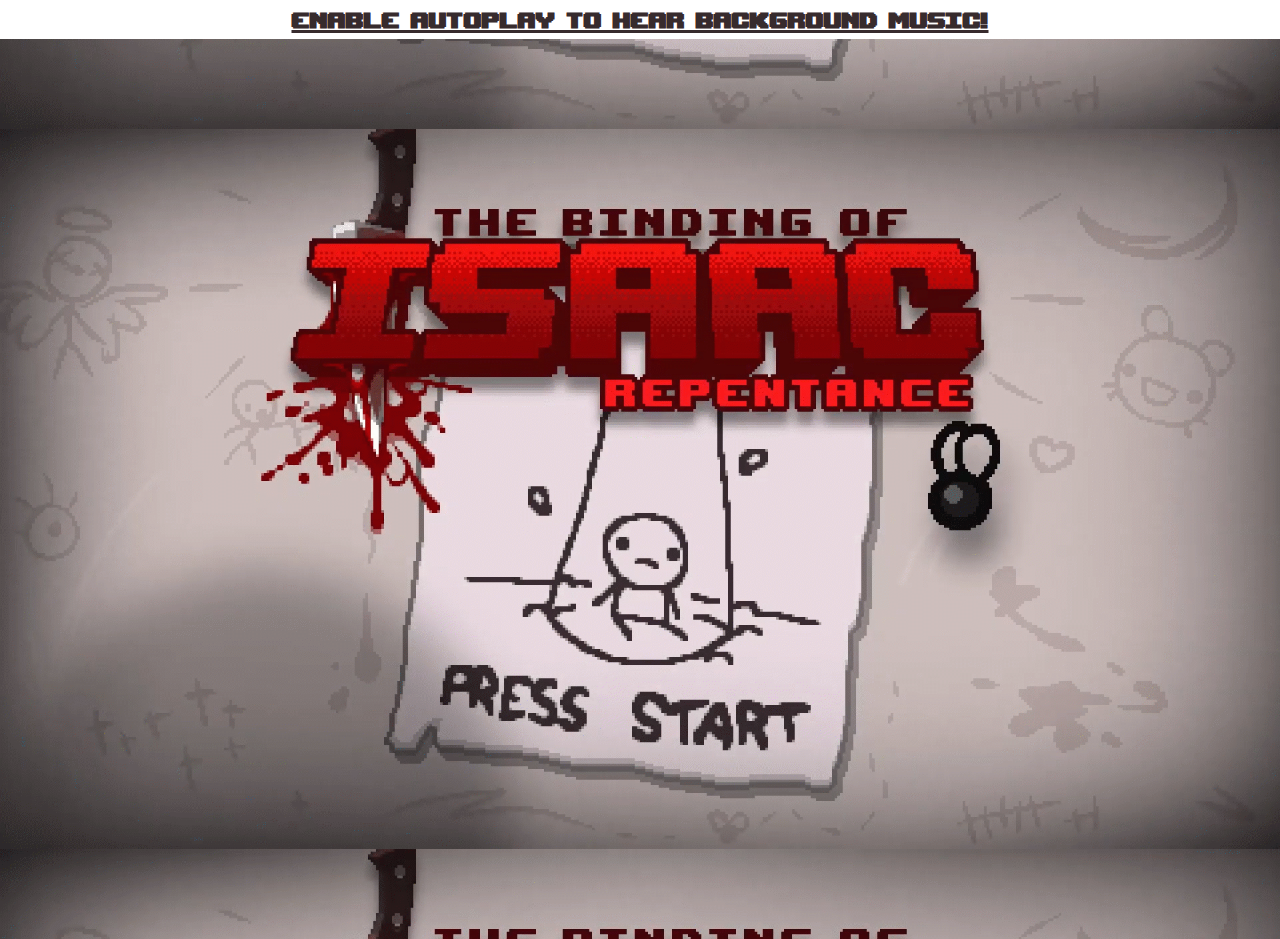
==== commit 2c5638e2: "responsive icons and autoplay warning" ====
--- a/index.html
+++ b/index.html
@@ -9,7 +9,7 @@
     <link rel="stylesheet" href="resources/styles/flickity.css">
     <link rel="icon" href="resources/images/characters/Untitled.png">
 
-    <audio id="menu-music" src="resources/sfx/rep_menu_theme.mp3" autoplay></audio>
+    <audio id="menu-music" src="resources/sfx/rep_menu_theme.mp3"></audio>
     <audio id="menu-sfx" src="resources/sfx/menu_flip/menu_flip.m4a"></audio>
     <audio id="select-left" src="resources/sfx/character_select_left.mp3"></audio>
     <audio id="select-right" src="resources/sfx/character_select_right.mp3"></audio>
@@ -18,289 +18,262 @@
 </head>
 
 <body>
-    
+    <h1 id="audio-warning" style="display: none;">ENABLE AUTOPLAY TO HEAR BACKGROUND MUSIC!</h1>
 
     <div class="carousel-container">
         <div class="carousel" id="carousel">
 
             <div class="menu" id="carousel-item"></div>
             <div class="gallery js-flickity" id="carousel-item">
-                    <div class="gallery-cell">
-                        <ul>
-                            <li onclick="window.location='pages/isaac.html'">
-                                <div class="top">
-                                    <div class="name-tag">
-                                        <img class="name-tag" src="resources/images/name_tags/Layer1.png" alt="">
-                                    </div>
-                                    <div class="image">
-                                        <img class="char-port" src="resources/images/characters/Transition_Isaac_webp.png" alt="">
-                                    </div>
-                                </div>
-                                <div class="content">
-                                    <div class="game">
-                                        <h1>Game</h1>
-                                        <img class="item-ico" alt="Full red heart" src="resources/images/misc_items/HUD_heart_red_full_webp.png">
-                                        <img class="item-ico" alt="Full red heart" src="resources/images/misc_items/HUD_heart_red_full_webp.png">
-                                        <img class="item-ico" alt="Full red heart" src="resources/images/misc_items/HUD_heart_red_full_webp.png">
-                                        <img class="item-ico" alt="Full red heart" src="resources/images/misc_items/Bomb_webp.png" width="28"
-                                            height="28">
-
-                                        <p>Items: The D6<img src="resources/images/items/Objeto_El_D6_webp.png"
-                                                style="width: 1.5vw; height: 3vh;">
-                                        </p>
-
-                                        <p style="margin-top: 10px;">Notable unlocks:</p>
-                                        <img class="item-ico" alt="Full red heart"
-                                            src="resources/images/notable_unlocks/Achievement_Mom's_Knife_icon_webp.png" width="28"
-                                            height="28">
-                                        <img class="item-ico" alt="Full red heart"
-                                            src="resources/images/notable_unlocks/Achievement_Missing_Poster_icon_webp.png"
-                                            width="28" height="28">
-                                        <img class="item-ico" alt="Full red heart"
-                                            src="resources/images/notable_unlocks/Achievement_The_D20_icon_webp.png" width="28"
-                                            height="28">
-                                        <img class="item-ico" alt="Full red heart"
-                                            src="resources/images/notable_unlocks/Achievement_D_Infinity_icon_webp.png" width="28"
-                                            height="28">
-                                        <h1 style="margin-top: 10px;">Lore</h1>
-                                        <p>"The Binding"<br>Genesis 22 of the Hebrew Bible</p>
-                                    </div>
-                                </div>
-                            </li>
-                            <li onclick="window.location='pages/maggy.html'">
-                                <div class="top">
-                                    <div class="name-tag">
-                                        <img class="name-tag" src="resources/images/name_tags/maggy.png" alt="">
-                                    </div>
-                                    <div class="image">
-                                        <img class="char-port" src="resources/images/characters/Transition_Magdalene_webp.png" alt="">
-                                    </div>
-                                </div>
-                                <div class="content">
-                                    <div class="game">
-                                        <h1>Game</h1>
-                                        <img class="item-ico" alt="Full red heart" src="resources/images/misc_items/HUD_heart_red_full_webp.png"
-                                            width="28" height="26">
-                                        <img class="item-ico" alt="Full red heart" src="resources/images/misc_items/HUD_heart_red_full_webp.png"
-                                            width="28" height="26">
-                                        <img class="item-ico" alt="Full red heart" src="resources/images/misc_items/HUD_heart_red_full_webp.png"
-                                            width="28" height="26">
-                                        <img class="item-ico" alt="Full red heart" src="resources/images/misc_items/HUD_heart_red_full_webp.png"
-                                            width="28" height="26">
-                                        <img class="item-ico" alt="Pills" src="resources/images/misc_items/BlueBlue_webp.png" width="28" height="28">
-
-                                        <p>Items: Yum Heart<img src="resources/images/items/Yum_Heart_Icon_webp.png"
-                                                style="width: 1.2vw; height: 2vh">
-                                        </p>
-
-                                        <p style="margin-top: 10px;">Notable unlocks:</p>
-                                        <img class="item-ico" alt="Full red heart"
-                                            src="resources/images/notable_unlocks/Achievement_Candy_Heart_icon_webp.png" width="28"
-                                            height="28">
-                                        <img class="item-ico" alt="Full red heart"
-                                            src="resources/images/notable_unlocks/Achievement_Eucharist_icon_webp.png" width="28"
-                                            height="28">
-                                        <img class="item-ico" alt="Full red heart"
-                                            src="resources/images/notable_unlocks/Achievement_Glyph_of_Balance_icon_webp.png"
-                                            width="28" height="28">
-                                        <img class="item-ico" alt="Full red heart"
-                                            src="resources/images/notable_unlocks/Achievement_Censer_icon_webp.png" width="28"
-                                            height="28">
-                                        <img class="item-ico" alt="Full red heart"
-                                            src="resources/images/notable_unlocks/Achievement_Maggy's_Bow_icon_webp.png" width="28"
-                                            height="28">
-                                        <h1 style="margin-top: 10px;">Lore</h1>
-                                        <p>Mary Magdalene, one of Jesus' followers</p>
-                                    </div>
-                                </div>
-                            </li>
-                            <li onclick="window.location='pages/cain.html'">
-                                <div class="top">
-                                    <div class="name-tag">
-                                        <img class="name-tag" src="resources/images/name_tags/cain.png" alt="">
-                                    </div>
-                                    <div class="image">
-                                        <img class="char-port" src="resources/images/characters/Transition_Cain_webp.png" alt="">
-                                    </div>
-                                </div>
-                                <div class="content">
-                                    <div class="game">
-                                        <h1>Game</h1>
-                                        <img class="item-ico" alt="Full red heart" src="resources/images/misc_items/HUD_heart_red_full_webp.png"
-                                            width="28" height="26">
-                                        <img class="item-ico" alt="Full red heart" src="resources/images/misc_items/HUD_heart_red_full_webp.png"
-                                            width="28" height="26">
-                                        <img src="resources/images/misc_items/Key_webp.png" width="15vw" height="20vh">
-
-                                        <p>Items: Lucky foot<img src="resources/images/items/Lucky_Foot_Icon_webp.png"
-                                                style="width: 1vw; height: 2.5vh;">,
-                                            Paper Clip<img src="resources/images/items/paperclip.png"
-                                                style="width: 1.2vw; height: 2.5vh;">
-                                        </p>
-
-                                        <p style="margin-top: 10px;">Notable unlocks:</p>
-                                        <img class="item-ico" alt="Full red heart"
-                                            src="resources/images/notable_unlocks/Achievement_Cain's_Other_Eye_icon_webp.png"
-                                            width="28" height="28">
-                                        <img class="item-ico" alt="Full red heart"
-                                            src="resources/images/notable_unlocks/Achievement_Guppy's_Eye_icon_webp.png" width="28"
-                                            height="28">
-                                        <h1 style="margin-top: 10px;">Lore</h1>
-                                        <p>Cain, Book of Genesis, Son of Adam and Eve</p>
-                                    </div>
-                                </div>
-                            </li>
-                        </ul>
-                    </div>
-                    <div class="gallery-cell">
-                        <ul>
-                            <li onclick="window.location='pages/judas.html'">
-                                <div class="top">
-                                    <div class="name-tag">
-                                        <img class="name-tag" src="resources/images/name_tags/judas.png" alt="">
-                                    </div>
-                                    <div class="image">
-                                        <img class="char-port" src="resources/images/characters/Transition_Judas_webp.png" alt="">
-                                    </div>
-                                </div>
-                                <div class="content">
-                                    <div class="game">
-                                        <h1>Game</h1>
-                                        <img class="item-ico" alt="Full red heart" src="resources/images/misc_items/HUD_heart_red_full_webp.png"
-                                            width="28" height="26">
-
-                                        <p>Items: The Book of Belial<img src="resources/images/items/The_Book_Of_Belial_webp.png"
-                                                style="width: 1.2vw; height: 3vh;">
-                                        </p>
-
-                                        <p style="margin-top: 10px;">Notable unlocks:</p>
-                                        <img class="item-ico" alt="Full red heart"
-                                            src="resources/images/notable_unlocks/Achievement_Curved_Horn_icon_webp.png" width="28"
-                                            height="28">
-                                        <img class="item-ico" alt="Full red heart"
-                                            src="resources/images/notable_unlocks/Achievement_Judas'_Tongue_icon_webp.png"
-                                            width="28" height="28">
-                                        <h1 style="margin-top: 10px;">Lore</h1>
-                                        <p>Judas Iscariot, the one who betrayed Jesus</p>
-                                    </div>
-                                </div>
-                            </li>
-                            <li onclick="window.location='pages/azazel.html'">
-                                <div class="top">
-                                    <div class="name-tag">
-                                        <img class="name-tag" src="resources/images/name_tags/azazel.png" alt="">
-                                    </div>
-                                    <div class="image">
-                                        <img class="char-port" src="resources/images/characters/Transition_Azazel_webp.png" alt="">
-                                    </div>
-                                </div>
-                                <div class="content">
-                                    <div class="game">
-                                        <h1>Game</h1>
-                                        <img class="item-ico" alt="Full red heart" src="resources/images/misc_items/HUD_heart_black_full_webp.png"
-                                            width="28" height="26">
-                                        <img class="item-ico" alt="Full red heart" src="resources/images/misc_items//HUD_heart_black_full_webp.png"
-                                            width="28" height="26">
-                                        <img class="item-ico" alt="Full red heart" src="resources/images/misc_items//HUD_heart_black_full_webp.png"
-                                            width="28" height="26">
-
-                                        <p>Items: None
-                                        <p style="font-size: 15px;">(shoots a short brimstone<img alt="Full red heart"
-                                                src="resources/images/items/Brimstone_Icon_webp.png" width="14" height="13"> instead
-                                            of tears)</p>
-                                        </p>
-
-                                        <p style="margin-top: 10px;">Notable unlocks:</p>
-                                        <img class="item-ico" alt="Full red heart"
-                                            src="resources/images/notable_unlocks/Achievement_Lilith_icon_webp.png" width="28"
-                                            height="28">
-                                        <img class="item-ico" alt="Full red heart"
-                                            src="resources/images/notable_unlocks/Achievement_Maw_of_the_Void_icon_webp.png"
-                                            width="28" height="28">
-                                        <img class="item-ico" alt="Full red heart"
-                                            src="resources/images/notable_unlocks/Achievement_Satanic_Bible_icon_webp.png"
-                                            width="28" height="28">
-                                        <img class="item-ico" alt="Full red heart"
-                                            src="resources/images/notable_unlocks/Achievement_Devil's_Crown_icon_webp.png"
-                                            width="28" height="28">
-                                        <h1 style="margin-top: 10px;">Lore</h1>
-                                        <p>The one who takes the blame, fallen angel, Hebrew bible</p>
-                                    </div>
-                                </div>
-                            </li>
-                            <li onclick="window.location='pages/jae.html'">
-                                <div class="top">
-                                    <div class="name-tag">
-                                        <img class="name-tag" src="resources/images/name_tags/jae1.png" alt="">
-                                    </div>
-                                    <div class="image">
-                                        <img class="char-port" src="resources/images/characters/Transition_JacobEsau_webp.png" alt="">
-                                    </div>
-                                </div>
-                                <div class="content">
-                                    <div class="game">
-                                        <h1>Game</h1>
-                                        <img class="item-ico" alt="Full red heart" src="resources/images/misc_items/HUD_heart_red_full_webp.png"
-                                            width="28" height="26">
-                                        <img class="item-ico" alt="Full red heart" src="resources/images/misc_items/HUD_heart_red_full_webp.png"
-                                            width="28" height="26">
-                                        <img class="item-ico" alt="Full red heart" src="resources/images/misc_items/HUD_heart_red_full_webp.png"
-                                            width="28" height="26">
-                                        /
-                                        <img class="item-ico" alt="Full red heart" src="resources/images/misc_items/HUD_heart_red_full_webp.png"
-                                            width="28" height="26">
-                                        <img class="item-ico" alt="Full red heart" src="resources/images/misc_items/HUD_heart_soul_full_webp.png"
-                                            width="28" height="26">
-
-                                        <p>Items: None</p>
-
-                                        <p style="margin-top: 10px;">Notable unlocks:</p>
-                                        <img class="item-ico" alt="Full red heart"
-                                            src="resources/images/notable_unlocks/Achievement_Rock_Bottom_icon_webp.png" width="28"
-                                            height="28">
-                                        <img class="item-ico" alt="Full red heart"
-                                            src="resources/images/notable_unlocks/Achievement_The_Stairway_icon_webp.png" width="28"
-                                            height="28">
-                                        <img class="item-ico" alt="Full red heart"
-                                            src="resources/images/notable_unlocks/Achievement_Damocles_icon_webp.png" width="28"
-                                            height="28">
-                                        <img class="item-ico" alt="Full red heart"
-                                            src="resources/images/notable_unlocks/Achievement_Birthright_icon_webp.png" width="28"
-                                            height="28">
-                                        <br>
-                                        <img class="item-ico" alt="Full red heart"
-                                            src="resources/images/notable_unlocks/Achievement_Inner_Child_icon_webp.png" width="28"
-                                            height="28">
-                                        <img class="item-ico" alt="Full red heart"
-                                            src="resources/images/notable_unlocks/Achievement_Genesis_icon_webp.png" width="28"
-                                            height="28">
-                                        <img class="item-ico" alt="Full red heart"
-                                            src="resources/images/notable_unlocks/Achievement_Vanishing_Twin_icon_webp.png"
-                                            width="28" height="28">
-                                        <img class="item-ico" alt="Full red heart"
-                                            src="resources/images/notable_unlocks/Achievement_Magic_Skin_icon_webp.png" width="28"
-                                            height="28">
-                                        <h1 style="margin-top: 10px;">Lore</h1>
-                                        <p>Sons of Isaac</p>
-                                    </div>
-                            </li>
-                        </ul>
-                    </div>
-            </div> 
+                <div class="gallery-cell">
+                    <ul>
+                        <li onclick="window.location='pages/isaac.html'">
+                            <div class="top">
+                                <div class="name-tag">
+                                    <img class="name-tag" src="resources/images/name_tags/Layer1.png" alt="">
+                                </div>
+                                <div class="image">
+                                    <img class="char-port" src="resources/images/characters/Transition_Isaac_webp.png"
+                                        alt="">
+                                </div>
+                            </div>
+                            <div class="content">
+                                <div class="game">
+                                    <h1>Game</h1>
+                                    <img class="item-ico" alt="Full red heart"
+                                        src="resources/images/misc_items/HUD_heart_red_full_webp.png"><img
+                                        class="item-ico" alt="Full red heart"
+                                        src="resources/images/misc_items/HUD_heart_red_full_webp.png"><img
+                                        class="item-ico" alt="Full red heart"
+                                        src="resources/images/misc_items/HUD_heart_red_full_webp.png"><img
+                                        alt="Full red heart" src="resources/images/misc_items/Bomb_webp.png">
+
+                                    <p>Items: The D6<img class="item-ico"
+                                            src="resources/images/items/Objeto_El_D6_webp.png">
+                                    </p>
+
+                                    <p style="margin-top: 10px;">Notable unlocks:</p>
+                                    <img class="item-ico" alt="Full red heart"
+                                        src="resources/images/notable_unlocks/Achievement_Mom's_Knife_icon_webp.png">
+                                    <img class="item-ico" alt="Full red heart"
+                                        src="resources/images/notable_unlocks/Achievement_Missing_Poster_icon_webp.png">
+                                    <img class="item-ico" alt="Full red heart"
+                                        src="resources/images/notable_unlocks/Achievement_The_D20_icon_webp.png">
+                                    <img class="item-ico" alt="Full red heart"
+                                        src="resources/images/notable_unlocks/Achievement_D_Infinity_icon_webp.png">
+                                    <h1 style="margin-top: 10px;">Lore</h1>
+                                    <p>"The Binding"<br>Genesis 22 of the Hebrew Bible</p>
+                                </div>
+                            </div>
+                        </li>
+                        <li onclick="window.location='pages/maggy.html'">
+                            <div class="top">
+                                <div class="name-tag">
+                                    <img class="name-tag" src="resources/images/name_tags/maggy.png" alt="">
+                                </div>
+                                <div class="image">
+                                    <img class="char-port"
+                                        src="resources/images/characters/Transition_Magdalene_webp.png" alt="">
+                                </div>
+                            </div>
+                            <div class="content">
+                                <div class="game">
+                                    <h1>Game</h1>
+                                    <img class="item-ico" alt="Full red heart"
+                                        src="resources/images/misc_items/HUD_heart_red_full_webp.png"><img class="item-ico" alt="Full red heart"
+                                        src="resources/images/misc_items/HUD_heart_red_full_webp.png"><img class="item-ico" alt="Full red heart"
+                                        src="resources/images/misc_items/HUD_heart_red_full_webp.png"><img class="item-ico" alt="Full red heart"
+                                        src="resources/images/misc_items/HUD_heart_red_full_webp.png"><img class="item-ico" alt="Pills"
+                                        src="resources/images/misc_items/BlueBlue_webp.png">
+
+                                    <p>Items: Yum Heart<img class="item-ico"
+                                            src="resources/images/items/Yum_Heart_Icon_webp.png">
+                                    </p>
+
+                                    <p style="margin-top: 10px;">Notable unlocks:</p>
+                                    <img class="item-ico" alt="Full red heart"
+                                        src="resources/images/notable_unlocks/Achievement_Candy_Heart_icon_webp.png">
+                                    <img class="item-ico" alt="Full red heart"
+                                        src="resources/images/notable_unlocks/Achievement_Eucharist_icon_webp.png">
+                                    <img class="item-ico" alt="Full red heart"
+                                        src="resources/images/notable_unlocks/Achievement_Glyph_of_Balance_icon_webp.png">
+                                    <img class="item-ico" alt="Full red heart"
+                                        src="resources/images/notable_unlocks/Achievement_Censer_icon_webp.png">
+                                    <img class="item-ico" alt="Full red heart"
+                                        src="resources/images/notable_unlocks/Achievement_Maggy's_Bow_icon_webp.png">
+                                    <h1 style="margin-top: 10px;">Lore</h1>
+                                    <p>Mary Magdalene, one of Jesus' followers</p>
+                                </div>
+                            </div>
+                        </li>
+                        <li onclick="window.location='pages/cain.html'">
+                            <div class="top">
+                                <div class="name-tag">
+                                    <img class="name-tag" src="resources/images/name_tags/cain.png" alt="">
+                                </div>
+                                <div class="image">
+                                    <img class="char-port" src="resources/images/characters/Transition_Cain_webp.png"
+                                        alt="">
+                                </div>
+                            </div>
+                            <div class="content">
+                                <div class="game">
+                                    <h1>Game</h1>
+                                    <img class="item-ico" alt="Full red heart"
+                                        src="resources/images/misc_items/HUD_heart_red_full_webp.png"><img class="item-ico" alt="Full red heart"
+                                        src="resources/images/misc_items/HUD_heart_red_full_webp.png"><img class="item-ico" src="resources/images/misc_items/Key_webp.png">
+
+                                    <p>Items: Lucky foot<img class="item-ico"
+                                            src="resources/images/items/Lucky_Foot_Icon_webp.png">,
+                                        Paper Clip<img class="item-ico" src="resources/images/items/paperclip.png">
+                                    </p>
+
+                                    <p style="margin-top: 10px;">Notable unlocks:</p>
+                                    <img class="item-ico" alt="Full red heart"
+                                        src="resources/images/notable_unlocks/Achievement_Cain's_Other_Eye_icon_webp.png">
+                                    <img class="item-ico" alt="Full red heart"
+                                        src="resources/images/notable_unlocks/Achievement_Guppy's_Eye_icon_webp.png">
+                                    <h1 style="margin-top: 10px;">Lore</h1>
+                                    <p>Cain, Book of Genesis, Son of Adam and Eve</p>
+                                </div>
+                            </div>
+                        </li>
+                    </ul>
+                </div>
+                <div class="gallery-cell">
+                    <ul>
+                        <li onclick="window.location='pages/judas.html'">
+                            <div class="top">
+                                <div class="name-tag">
+                                    <img class="name-tag" src="resources/images/name_tags/judas.png" alt="">
+                                </div>
+                                <div class="image">
+                                    <img class="char-port" src="resources/images/characters/Transition_Judas_webp.png"
+                                        alt="">
+                                </div>
+                            </div>
+                            <div class="content">
+                                <div class="game">
+                                    <h1>Game</h1>
+                                    <img class="item-ico" alt="Full red heart"
+                                        src="resources/images/misc_items/HUD_heart_red_full_webp.png">
+
+                                    <p>Items: The Book of Belial<img class="item-ico"
+                                            src="resources/images/items/The_Book_Of_Belial_webp.png">
+                                    </p>
+
+                                    <p style="margin-top: 10px;">Notable unlocks:</p>
+                                    <img class="item-ico" alt="Full red heart"
+                                        src="resources/images/notable_unlocks/Achievement_Curved_Horn_icon_webp.png">
+                                    <img class="item-ico" alt="Full red heart"
+                                        src="resources/images/notable_unlocks/Achievement_Judas'_Tongue_icon_webp.png">
+                                    <h1 style="margin-top: 10px;">Lore</h1>
+                                    <p>Judas Iscariot, the one who betrayed Jesus</p>
+                                </div>
+                            </div>
+                        </li>
+                        <li onclick="window.location='pages/azazel.html'">
+                            <div class="top">
+                                <div class="name-tag">
+                                    <img class="name-tag" src="resources/images/name_tags/azazel.png" alt="">
+                                </div>
+                                <div class="image">
+                                    <img class="char-port" src="resources/images/characters/Transition_Azazel_webp.png"
+                                        alt="">
+                                </div>
+                            </div>
+                            <div class="content">
+                                <div class="game">
+                                    <h1>Game</h1>
+                                    <img class="item-ico" alt="Full red heart"
+                                        src="resources/images/misc_items/HUD_heart_black_full_webp.png"><img class="item-ico" alt="Full red heart"
+                                        src="resources/images/misc_items//HUD_heart_black_full_webp.png"><img class="item-ico" alt="Full red heart"
+                                        src="resources/images/misc_items//HUD_heart_black_full_webp.png">
+
+                                    <p>Items: None
+                                    <p style="font-size: 15px;">(shoots a short brimstone<img class="item-ico"
+                                            alt="Full red heart" src="resources/images/items/Brimstone_Icon_webp.png">
+                                        instead
+                                        of tears)</p>
+                                    </p>
+
+                                    <p style="margin-top: 10px;">Notable unlocks:</p>
+                                    <img class="item-ico" alt="Full red heart"
+                                        src="resources/images/notable_unlocks/Achievement_Lilith_icon_webp.png">
+                                    <img class="item-ico" alt="Full red heart"
+                                        src="resources/images/notable_unlocks/Achievement_Maw_of_the_Void_icon_webp.png">
+                                    <img class="item-ico" alt="Full red heart"
+                                        src="resources/images/notable_unlocks/Achievement_Satanic_Bible_icon_webp.png">
+                                    <img class="item-ico" alt="Full red heart"
+                                        src="resources/images/notable_unlocks/Achievement_Devil's_Crown_icon_webp.png">
+                                    <h1 style="margin-top: 10px;">Lore</h1>
+                                    <p>The one who takes the blame, fallen angel, Hebrew bible</p>
+                                </div>
+                            </div>
+                        </li>
+                        <li onclick="window.location='pages/jae.html'">
+                            <div class="top">
+                                <div class="name-tag">
+                                    <img class="name-tag" src="resources/images/name_tags/jae1.png" alt="">
+                                </div>
+                                <div class="image">
+                                    <img class="char-port"
+                                        src="resources/images/characters/Transition_JacobEsau_webp.png" alt="">
+                                </div>
+                            </div>
+                            <div class="content">
+                                <div class="game">
+                                    <h1>Game</h1>
+                                    <img class="item-ico" alt="Full red heart"
+                                        src="resources/images/misc_items/HUD_heart_red_full_webp.png"><img class="item-ico" alt="Full red heart"
+                                        src="resources/images/misc_items/HUD_heart_red_full_webp.png"><img class="item-ico" alt="Full red heart"
+                                        src="resources/images/misc_items/HUD_heart_red_full_webp.png">
+                                    /
+                                    <img class="item-ico" alt="Full red heart"
+                                        src="resources/images/misc_items/HUD_heart_red_full_webp.png"><img class="item-ico" alt="Full red heart"
+                                        src="resources/images/misc_items/HUD_heart_soul_full_webp.png">
+
+                                    <p>Items: None</p>
+
+                                    <p style="margin-top: 10px;">Notable unlocks:</p>
+                                    <img class="item-ico" alt="Full red heart"
+                                        src="resources/images/notable_unlocks/Achievement_Rock_Bottom_icon_webp.png">
+                                    <img class="item-ico" alt="Full red heart"
+                                        src="resources/images/notable_unlocks/Achievement_The_Stairway_icon_webp.png">
+                                    <img class="item-ico" alt="Full red heart"
+                                        src="resources/images/notable_unlocks/Achievement_Damocles_icon_webp.png">
+                                    <img class="item-ico" alt="Full red heart"
+                                        src="resources/images/notable_unlocks/Achievement_Birthright_icon_webp.png">
+                                    <br>
+                                    <img class="item-ico" alt="Full red heart"
+                                        src="resources/images/notable_unlocks/Achievement_Inner_Child_icon_webp.png">
+                                    <img class="item-ico" alt="Full red heart"
+                                        src="resources/images/notable_unlocks/Achievement_Genesis_icon_webp.png">
+                                    <img class="item-ico" alt="Full red heart"
+                                        src="resources/images/notable_unlocks/Achievement_Vanishing_Twin_icon_webp.png">
+                                    <img class="item-ico" alt="Full red heart"
+                                        src="resources/images/notable_unlocks/Achievement_Magic_Skin_icon_webp.png">
+                                    <h1 style="margin-top: 10px;">Lore</h1>
+                                    <p>Sons of Isaac</p>
+                                </div>
+                        </li>
+                    </ul>
+                </div>
+            </div>
 
             <button id="prevBtn">Previous</button>
             <button id="nextBtn">Next</button>
 
         </div>
     </div>
-    
+
     <footer>
         © Boris-Mihail #7 12v
     </footer>
 
     <script src="resources/scripts/script.js"></script>
     <script src="resources/scripts/vertical_slide.js"></script>
-    <script>document.getElementById('menu-music').volume=0.3</script>
+    <script src="resources/scripts/menu_music.js"></script>
 </body>
 
 </html>--- a/resources/styles/index.css
+++ b/resources/styles/index.css
@@ -10,7 +10,7 @@
     box-sizing: border-box;
     font-family: 'Upheavel';
     color: #372b2d;
-    font-size: 0.99em;
+    font-size: 1.013em;
 }
 
 .carousel-container {
@@ -187,6 +187,8 @@
 }
 
 .item-ico {
-  width: 1.5vw;
-  height: 3vh;
+  object-fit: contain;
+  min-width: 24px;
+  max-width: 30px;
+  max-height: 25px;
 }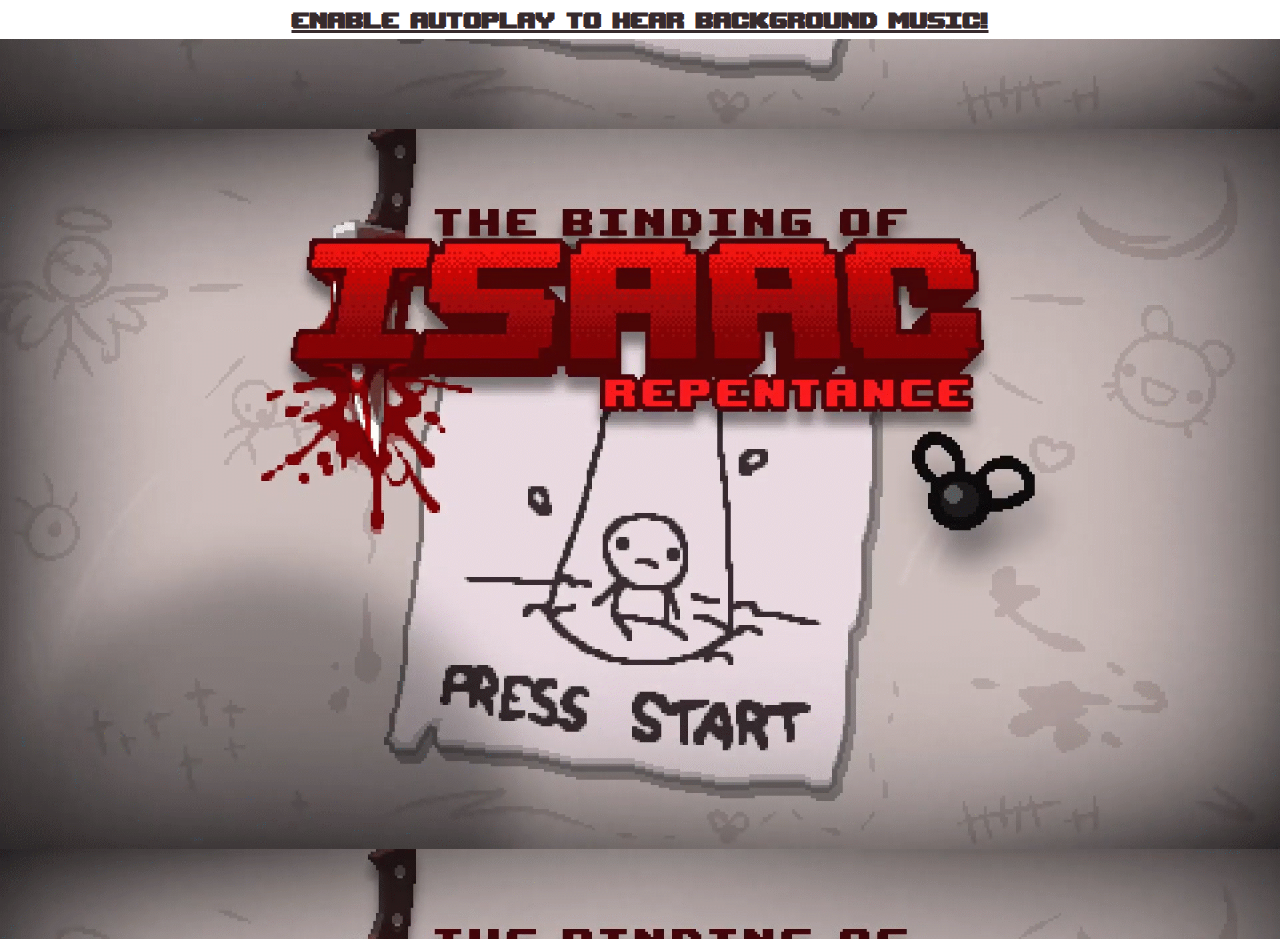
==== commit a978fc9f: "Added a secret room" ====
--- a/index.html
+++ b/index.html
@@ -9,7 +9,7 @@
     <link rel="stylesheet" href="resources/styles/flickity.css">
     <link rel="icon" href="resources/images/characters/Untitled.png">
 
-    <audio id="menu-music" src="resources/sfx/rep_menu_theme.mp3"></audio>
+    <audio id="menu-music" src="resources/sfx/rep_menu_theme.mp3" loop></audio>
     <audio id="menu-sfx" src="resources/sfx/menu_flip/menu_flip.m4a"></audio>
     <audio id="select-left" src="resources/sfx/character_select_left.mp3"></audio>
     <audio id="select-right" src="resources/sfx/character_select_right.mp3"></audio>
--- a/resources/styles/index.css
+++ b/resources/styles/index.css
@@ -10,7 +10,7 @@
     box-sizing: border-box;
     font-family: 'Upheavel';
     color: #372b2d;
-    font-size: 1.013em;
+    font-size: 1.01em;
 }
 
 .carousel-container {
@@ -148,7 +148,7 @@
 
 .game {
   width: 55%;
-  height: 90%;
+  height: 80%;
   overflow: scroll;
   scrollbar-width: none;
 }
